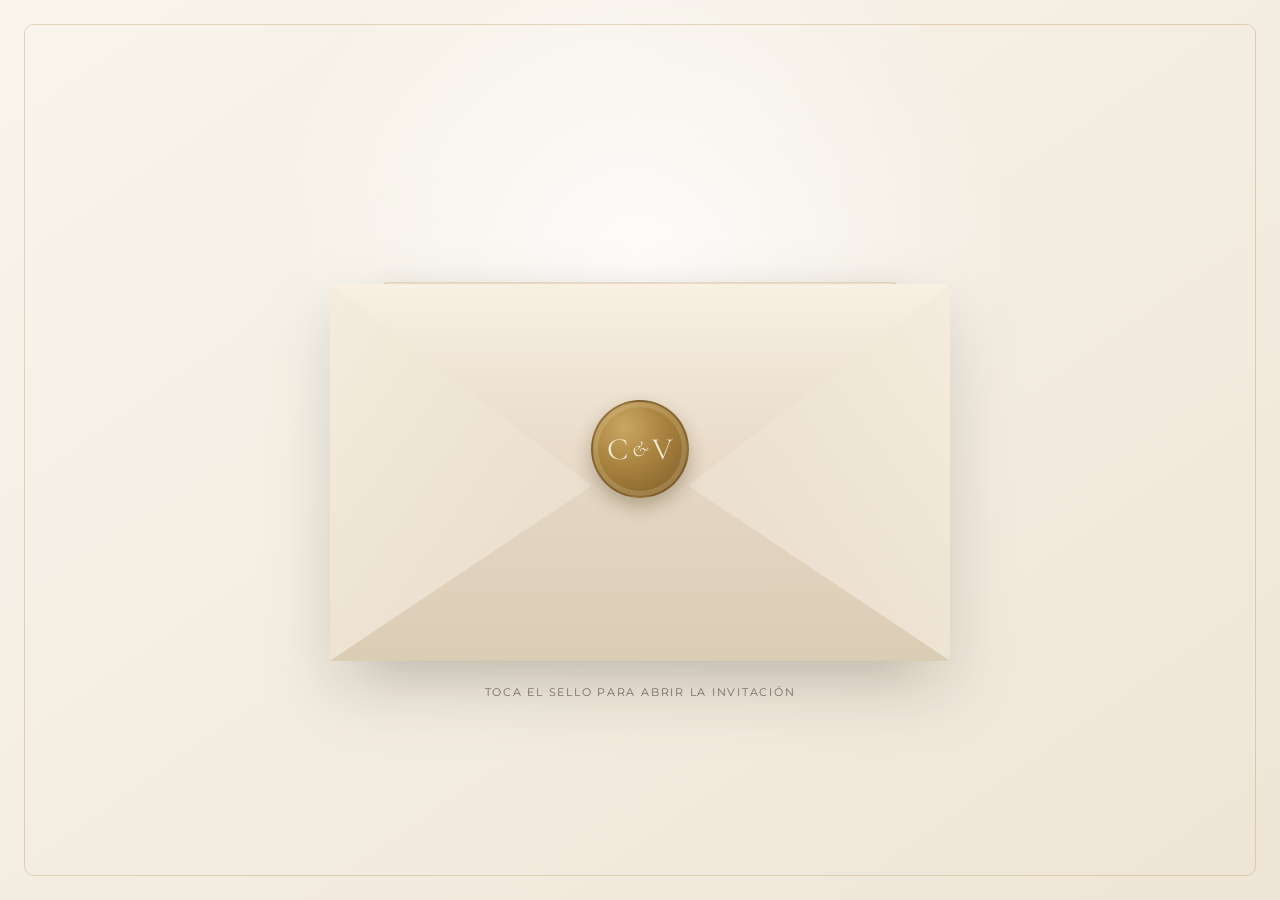
==== index.html @ 02bcce1c "actualizacion black weeding" ====
<!DOCTYPE html>
<html lang="es">
<head>
    <meta charset="UTF-8">
    <meta name="viewport" content="width=device-width, initial-scale=1.0">
    <title>César & Vianey</title>

    <link rel="preconnect" href="https://fonts.googleapis.com">
    <link rel="preconnect" href="https://fonts.gstatic.com" crossorigin>
    <link href="https://fonts.googleapis.com/css2?family=Cormorant+Garamond:wght@400;500;600;700&family=Montserrat:wght@300;400;500&display=swap" rel="stylesheet">

    <link rel="stylesheet" href="css/variables.css">
    <link rel="stylesheet" href="css/base.css">
    <link rel="stylesheet" href="css/portada.css">
    <link rel="stylesheet" href="css/sections.css">
    <link rel="stylesheet" href="css/responsive.css">

    <link rel="icon" type="image/svg+xml" href="assets/icons/favicon.svg">
</head>

<body>

<main class="welcome" id="welcome">
    <div class="envelope-scene">
        <div class="envelope" id="envelope">
            <div class="envelope-back"></div>

            <div class="invitation-card">
                <div class="card-monogram official-monogram">
                    <img src="assets/icons/monogram.svg" alt="Monograma César y Vianey">
                </div>

                <p class="small-title">Nuestra boda</p>

                <h1>
                    César
                    <span>&amp;</span>
                    Vianey
                </h1>

                <h2>26 · Septiembre · 2026</h2>
                <p class="venue-name">Casa San Ángel</p>
            </div>

            <div class="envelope-left"></div>
            <div class="envelope-right"></div>
            <div class="envelope-bottom"></div>
            <div class="envelope-flap"></div>

            <button id="openInvitation" class="wax-seal" type="button" aria-label="Abrir invitación">
                <span>C</span><i>&amp;</i><span>V</span>
            </button>
        </div>

        <p class="open-instruction">Toca el sello para abrir la invitación</p>
    </div>
</main>

<div id="content" class="hidden">

    <section class="invitation section-paper">
        <div class="section-inner">
            <p class="eyebrow">César &amp; Vianey</p>
            <h2>Bienvenidos</h2>
            <p>Con mucha alegría queremos compartir este día tan especial con ustedes.</p>
        </div>
    </section>

    <section class="story section-olive">
        <div class="section-inner narrow">
            <p class="eyebrow light">Nuestra historia</p>
            <h2>Dos caminos, una historia</h2>
            <p>
                Dos caminos que se encontraron, una historia que seguimos escribiendo
                y un día que queremos compartir con las personas que más queremos.
            </p>
        </div>
    </section>

    <div class="brand-divider" aria-hidden="true">
        <img src="assets/icons/botanical-divider.svg" alt="">
    </div>

    <section class="countdown section-paper">
        <div class="section-inner">
            <div class="section-icon">
                <img src="assets/icons/countdown.svg" alt="">
            </div>
            <p class="eyebrow">Faltan</p>
            <h2>Para nuestro gran día</h2>

            <div class="countdown-container">
                <div class="time-box"><span id="days">00</span><small>Días</small></div>
                <div class="time-box"><span id="hours">00</span><small>Horas</small></div>
                <div class="time-box"><span id="minutes">00</span><small>Minutos</small></div>
                <div class="time-box"><span id="seconds">00</span><small>Segundos</small></div>
            </div>
        </div>
    </section>

    <div class="brand-divider" aria-hidden="true">
        <img src="assets/icons/botanical-divider.svg" alt="">
    </div>

    <section class="gallery section-beige">
        <div class="section-inner wide">
            <div class="section-icon">
                <img src="assets/icons/gallery.svg" alt="">
            </div>
            <p class="eyebrow">Nuestros momentos</p>
            <h2>Una historia en imágenes</h2>

            <div class="photos">
               <img src="assets/images/foto1.jpg" class="photo" alt="César y Vianey">
<img src="assets/images/foto2.jpg" class="photo" alt="César y Vianey">
<img src="assets/images/foto3.jpg" class="photo" alt="César y Vianey">
            </div>
        </div>
    </section>

    <div class="brand-divider" aria-hidden="true">
        <img src="assets/icons/botanical-divider.svg" alt="">
    </div>

    <section class="event section-paper">
        <div class="section-inner wide">
            <div class="section-icon">
                <img src="assets/icons/ceremony.svg" alt="">
            </div>
            <p class="eyebrow">El evento</p>
            <h2>26 de septiembre de 2026</h2>

            <div class="timeline">
                <article class="event-item">
                    <h3>Ceremonia</h3>
                    <p>7:00 PM</p>
                </article>

                <article class="event-item">
                    <h3>Recepción</h3>
                    <p>8:00 PM</p>
                </article>

                <article class="event-item">
                    <h3>Cena</h3>
                    <p>9:00 PM</p>
                </article>
            </div>

            <div class="location">
                <div class="section-icon small">
                    <img src="assets/icons/location.svg" alt="">
                </div>
                <h3>Casa San Ángel</h3>
                <p>
                    Boulevard Federico Benítez López 12429<br>
                    Los Españoles<br>
                    Tijuana, B.C.
                </p>

                <a class="button-link"
                   href="https://www.google.com/maps/search/?api=1&query=Casa+San+Angel+Tijuana"
                   target="_blank"
                   rel="noopener">
                    Ver ubicación
                </a>
            </div>
        </div>
    </section>

    <div class="brand-divider" aria-hidden="true">
        <img src="assets/icons/botanical-divider.svg" alt="">
    </div>

    <section class="important-info section-olive">
        <div class="section-inner wide">
            <p class="eyebrow light">Información importante</p>
            <h2>Detalles de nuestra celebración</h2>

            <div class="important-grid">

                <article class="important-card">
                    <div class="line-icon">
    <img src="assets/icons/dresscode.svg" alt="Icono de vestimenta formal">
</div>
                    <h3>Dress Code</h3>
                    <strong>Gala Formal Black</strong>
                    <p>
                        Caballeros: traje formal negro.<br>
                        Damas: vestido de gala negro.
                    </p>
                </article>

                <article class="important-card">
                    <div class="line-icon">
    <img src="assets/icons/celebration.svg" alt="Icono de celebración">
</div>
                    <h3>Celebración</h3>
                    <strong>Evento exclusivo para adultos</strong>
                    <p>
                        Con mucho cariño, hemos decidido celebrar esta ocasión
                        en un ambiente exclusivo para adultos. Agradecemos de
                        corazón su comprensión.
                    </p>
                </article>

                <article class="important-card">
                    <div class="line-icon">
    <img src="assets/icons/gifts.svg" alt="Icono de lluvia de sobres">
</div>
                    <h3>Regalos</h3>
                    <strong>Lluvia de sobres</strong>
                    <p>
                        El mejor regalo será compartir este día con ustedes.
                        Si desean obsequiarnos algo más, agradeceremos con mucho
                        cariño su participación en nuestra lluvia de sobres.
                    </p>
                </article>

            </div>
        </div>
    </section>

    <div class="brand-divider" aria-hidden="true">
        <img src="assets/icons/botanical-divider.svg" alt="">
    </div>

    <section class="rsvp section-paper">
        <div class="section-inner narrow">
            <div class="section-icon">
                <img src="assets/icons/rsvp.svg" alt="">
            </div>
            <p class="eyebrow">Confirmación</p>
            <h2>¿Nos acompañas?</h2>
            <p>Nos encantaría contar con tu presencia en este día tan especial.</p>

            <div class="rsvp-box">
                <h3 id="guestName">Invitado especial</h3>
                <p id="guestPasses"></p>
                <p id="guestTable" class="hidden-table"></p>

                <div class="rsvp-buttons">
                    <button id="yesRSVP" type="button">Sí, confirmamos</button>
                    <button id="noRSVP" type="button" class="secondary">No podremos asistir</button>
                </div>

                <p id="rsvpMessage" class="rsvp-message"></p>
            </div>
        </div>
    </section>

    <footer class="wedding-footer section-beige">
        <div class="section-inner narrow">
            <img class="footer-monogram" src="assets/icons/monogram.svg" alt="César y Vianey">
            <p class="eyebrow">26 · Septiembre · 2026</p>
            <h2>Gracias por ser parte de nuestra historia</h2>
            <p>César &amp; Vianey</p>
        </div>
    </footer>

</div>

<audio id="music" loop>
    <source src="assets/music/wedding.mp3" type="audio/mpeg">
</audio>

<button id="musicButton" class="music-button" type="button" aria-label="Activar o silenciar música">♫</button>

<script src="data/invitados.js"></script>
<script src="js/main.js"></script>

</body>
</html>
---- css/variables.css ----
:root{
    --paper:#fbf8f1;
    --beige:#efe6d6;
    --olive:#6e7757;
    --olive-dark:#4e5742;
    --gold:#b89452;
    --text:#4a443d;
    --muted:#7c7368;
    --white:#ffffff;
    --line:rgba(184,148,82,.35);
    --shadow-soft:0 18px 45px rgba(74,68,61,.12);
    --font-title:'Cormorant Garamond',serif;
    --font-text:'Montserrat',sans-serif;
}
---- css/base.css ----
*{
    margin:0;
    padding:0;
    box-sizing:border-box;
}

html{
    scroll-behavior:smooth;
}

body{
    min-width:320px;
    overflow-x:hidden;
    color:var(--text);
    background:var(--paper);
    font-family:var(--font-text);
}

button,
a{
    font:inherit;
}

img{
    max-width:100%;
    display:block;
}

h1,h2,h3{
    font-family:var(--font-title);
    font-weight:500;
}

.hidden{
    display:none !important;
}

.show-content{
    animation:revealContent 1.1s ease both;
}

@keyframes revealContent{
    from{opacity:0;transform:translateY(24px)}
    to{opacity:1;transform:none}
}

.hide{
    animation:exitPage 1.15s ease forwards;
}

@keyframes exitPage{
    to{opacity:0;transform:scale(1.03)}
}
---- css/portada.css ----
.welcome{
    min-height:100svh;
    display:grid;
    place-items:center;
    position:relative;
    overflow:hidden;
    padding:32px 18px;
    background:
        radial-gradient(circle at 50% 30%,rgba(255,255,255,.85),transparent 42%),
        linear-gradient(145deg,#f9f5ed,#eee5d6);
}

.welcome::before{
    content:"";
    position:absolute;
    inset:24px;
    border:1px solid var(--line);
    border-radius:10px;
    pointer-events:none;
}

.envelope-scene{
    width:min(92vw,620px);
    position:relative;
    z-index:2;
    text-align:center;
}

.envelope{
    width:100%;
    aspect-ratio:1.35/1;
    position:relative;
    perspective:1400px;
    filter:drop-shadow(0 28px 32px rgba(68,59,46,.18));
}

.envelope-back{
    position:absolute;
    inset:18% 0 0;
    border:1px solid var(--line);
    border-radius:12px;
    background:linear-gradient(145deg,#faf5ec,#e8ddcb);
}

.invitation-card{
    position:absolute;
    z-index:2;
    top:2%;
    left:8%;
    width:84%;
    height:82%;
    padding:clamp(20px,4vw,38px);
    display:flex;
    flex-direction:column;
    align-items:center;
    justify-content:center;
    color:var(--olive-dark);
    border:1px solid rgba(184,148,82,.55);
    border-radius:7px;
    background:linear-gradient(rgba(255,253,248,.96),rgba(247,241,231,.98));
    box-shadow:0 12px 35px rgba(71,65,59,.13);
    transform:translateY(19%);
    transition:transform 1.5s cubic-bezier(.2,.72,.2,1);
}

.invitation-card::before{
    content:"";
    position:absolute;
    inset:12px;
    border:1px solid rgba(184,148,82,.28);
    border-radius:4px;
}

.card-monogram{
    display:flex;
    align-items:center;
    gap:13px;
    margin-bottom:15px;
    font-family:var(--font-title);
    font-size:clamp(23px,5vw,35px);
}

.card-monogram i{
    width:1px;
    height:42px;
    background:var(--gold);
}

.small-title{
    margin-bottom:10px;
    color:var(--gold);
    font-size:clamp(9px,2vw,12px);
    letter-spacing:.38em;
    text-transform:uppercase;
}

.invitation-card h1{
    display:flex;
    align-items:center;
    gap:clamp(10px,3vw,24px);
    color:var(--olive-dark);
    font-size:clamp(38px,9vw,73px);
    line-height:.95;
    letter-spacing:.03em;
}

.invitation-card h1 span{
    color:var(--gold);
    font-style:italic;
}

.invitation-card h2{
    margin-top:22px;
    color:var(--olive);
    font-size:clamp(15px,3.6vw,23px);
    letter-spacing:.1em;
}

.venue-name{
    margin-top:12px;
    color:var(--muted);
    font-size:clamp(10px,2.2vw,13px);
    letter-spacing:.22em;
    text-transform:uppercase;
}

.envelope-left,
.envelope-right,
.envelope-bottom{
    position:absolute;
    z-index:4;
    bottom:0;
    width:100%;
    height:82%;
    pointer-events:none;
}

.envelope-left{
    clip-path:polygon(0 0,52% 52%,0 100%);
    background:linear-gradient(125deg,#f5ecdd,#ddd0bb);
}

.envelope-right{
    clip-path:polygon(100% 0,48% 52%,100% 100%);
    background:linear-gradient(235deg,#f5ecdd,#ddd0bb);
}

.envelope-bottom{
    clip-path:polygon(0 100%,50% 45%,100% 100%);
    background:linear-gradient(180deg,#eee3d2,#dbccb5);
}

.envelope-flap{
    position:absolute;
    z-index:5;
    top:18%;
    left:0;
    width:100%;
    height:52%;
    clip-path:polygon(0 0,100% 0,50% 100%);
    background:linear-gradient(180deg,#f8f0e3,#e2d3be);
    transform-origin:top center;
    transition:transform 1.1s cubic-bezier(.2,.72,.2,1),z-index 0s linear .55s;
}

.wax-seal{
    position:absolute;
    z-index:7;
    top:54%;
    left:50%;
    width:clamp(76px,17vw,98px);
    height:clamp(76px,17vw,98px);
    margin:0;
    padding:0;
    display:flex;
    align-items:center;
    justify-content:center;
    gap:4px;
    transform:translate(-50%,-50%);
    border:2px solid rgba(112,83,39,.48);
    border-radius:50%;
    color:#f5ead5;
    background:radial-gradient(circle at 34% 27%,#c9a864,#a7813d 44%,#785929 100%);
    box-shadow:0 8px 18px rgba(73,52,23,.32),inset 0 0 0 5px rgba(255,239,196,.16);
    font-family:var(--font-title);
    font-size:clamp(22px,5vw,31px);
    cursor:pointer;
    animation:sealPulse 2.3s ease-in-out infinite;
}

.wax-seal i{
    font-size:.7em;
    font-style:italic;
}

.open-instruction{
    margin-top:24px;
    color:var(--muted);
    font-size:11px;
    letter-spacing:.16em;
    text-transform:uppercase;
}

.envelope.open .wax-seal{
    opacity:0;
    pointer-events:none;
    animation:none;
    transition:.45s ease;
    transform:translate(-50%,-50%) scale(.72);
}

.envelope.open .envelope-flap{
    z-index:1;
    transform:rotateX(180deg);
}

.envelope.open .invitation-card{
    z-index:6;
    animation:cardOut 2.2s cubic-bezier(.22,.61,.36,1) forwards;
}

@keyframes sealPulse{
    0%,100%{transform:translate(-50%,-50%) scale(1)}
    50%{transform:translate(-50%,-50%) scale(1.045)}
}

@keyframes cardOut{
    0%{transform:translateY(18%) scale(1)}
    55%{transform:translateY(-42%) scale(1)}
    75%{transform:translateY(-42%) scale(1)}
    100%{transform:translateY(-38%) scale(1.03)}
}
---- css/sections.css ----
.section-paper,
.section-beige,
.section-olive{
    padding:clamp(78px,10vw,130px) 24px;
}

.section-paper{background:var(--paper)}
.section-beige{background:var(--beige)}
.section-olive{background:var(--olive);color:var(--white)}

.section-inner{
    width:min(100%,900px);
    margin:auto;
    text-align:center;
}

.section-inner.wide{width:min(100%,1100px)}
.section-inner.narrow{width:min(100%,650px)}

.eyebrow{
    margin-bottom:12px;
    color:var(--gold);
    font-size:12px;
    letter-spacing:.32em;
    text-transform:uppercase;
}

.eyebrow.light{color:#e8d7b4}

section h2{
    margin-bottom:22px;
    color:var(--olive-dark);
    font-size:clamp(42px,7vw,72px);
    line-height:1;
}

.section-olive h2{color:var(--white)}

section p{
    line-height:1.9;
}

.story p,
.dresscode > .section-inner > p{
    max-width:650px;
    margin:auto;
}

.countdown-container{
    margin-top:48px;
    display:grid;
    grid-template-columns:repeat(4,minmax(110px,1fr));
    gap:18px;
}

.time-box{
    padding:28px 12px;
    border:1px solid var(--line);
    border-radius:999px;
    background:rgba(255,255,255,.52);
}

.time-box span{
    display:block;
    color:var(--olive-dark);
    font-family:var(--font-title);
    font-size:48px;
}

.time-box small{
    color:var(--gold);
    font-size:10px;
    letter-spacing:.18em;
    text-transform:uppercase;
}

.photos{
    margin-top:50px;
    display:grid;
    grid-template-columns:repeat(3,1fr);
    gap:24px;
}

.photo{
    width:100%;
    height:460px;
    object-fit:cover;
    border:9px solid rgba(255,253,248,.78);
    box-shadow:var(--shadow-soft);
    transition:.45s ease;
}

.photo:hover{
    transform:translateY(-6px) scale(1.01);
}

.timeline{
    margin:48px 0 62px;
    display:grid;
    grid-template-columns:repeat(3,1fr);
    gap:20px;
}

.event-item,
.dress-details div,
.rsvp-box{
    padding:32px;
    border:1px solid var(--line);
    background:rgba(255,255,255,.58);
    box-shadow:var(--shadow-soft);
}

.event-item h3,
.location h3,
.rsvp-box h3{
    color:var(--olive-dark);
    font-size:32px;
}

.event-item p{
    margin-top:8px;
    color:var(--gold);
    font-family:var(--font-title);
    font-size:28px;
}

.location{
    max-width:620px;
    margin:auto;
}

.button-link,
.rsvp-buttons button{
    display:inline-block;
    margin-top:28px;
    padding:15px 32px;
    border:1px solid var(--olive);
    border-radius:999px;
    color:var(--white);
    background:var(--olive);
    text-decoration:none;
    cursor:pointer;
    transition:.3s ease;
}

.button-link:hover,
.rsvp-buttons button:hover{
    transform:translateY(-2px);
    background:var(--olive-dark);
}

.dress-details{
    margin-top:44px;
    display:grid;
    grid-template-columns:repeat(2,1fr);
    gap:20px;
}

.dress-details div{
    color:var(--text);
}

.dress-details strong{
    display:block;
    color:var(--olive-dark);
    font-family:var(--font-title);
    font-size:28px;
}

.dress-details span{
    display:block;
    margin-top:7px;
}

.rsvp-box{
    margin-top:42px;
}

.rsvp-buttons{
    display:flex;
    justify-content:center;
    gap:14px;
    flex-wrap:wrap;
}

.rsvp-buttons .secondary{
    color:var(--olive-dark);
    background:transparent;
}

.rsvp-message{
    margin-top:22px;
    color:var(--olive-dark);
    font-weight:500;
}

.hidden-table{
    display:none;
    margin-top:15px;
    color:var(--gold);
    font-size:18px;
}

.music-button{
    position:fixed;
    right:22px;
    bottom:22px;
    z-index:1000;
    width:52px;
    height:52px;
    display:none;
    margin:0;
    padding:0;
    border:1px solid var(--gold);
    border-radius:50%;
    color:var(--white);
    background:var(--olive-dark);
    cursor:pointer;
}

/* ===========================
   INFORMACIÓN IMPORTANTE
=========================== */

.important-info h2{
    max-width:760px;
    margin-left:auto;
    margin-right:auto;
}

.important-grid{
    margin-top:50px;
    display:grid;
    grid-template-columns:repeat(3,minmax(0,1fr));
    gap:24px;
}

.important-card{
    min-height:360px;
    padding:36px 30px;
    display:flex;
    flex-direction:column;
    align-items:center;
    justify-content:flex-start;
    text-align:center;
    color:var(--text);
    background:rgba(255,255,255,.94);
    border:1px solid rgba(200,169,110,.34);
    box-shadow:var(--shadow-soft);
}

.line-icon{
    width:72px;
    height:72px;
    margin:0 auto 24px;
    display:flex;
    align-items:center;
    justify-content:center;
    border:none;
    border-radius:0;
    background:transparent;
}

.line-icon img{
    width:38px;
    height:38px;
    display:block;
    object-fit:contain;
}

.important-card h3{
    color:var(--olive-dark);
    font-size:32px;
    line-height:1.1;
}

.important-card strong{
    display:block;
    margin-top:8px;
    color:var(--gold);
    font-family:var(--font-title);
    font-size:23px;
    font-weight:600;
    line-height:1.25;
}

.important-card p{
    margin-top:18px;
    color:var(--text);
    font-size:14px;
    line-height:1.85;
}

@media (max-width:900px){
    .important-grid{
        grid-template-columns:1fr;
    }

    .important-card{
        min-height:auto;
    }
}


/* ===========================
   IDENTIDAD VISUAL OFICIAL
=========================== */

.official-monogram{
    width:88px;
    margin:0 auto 12px;
}

.official-monogram img{
    width:100%;
    height:116px;
    object-fit:contain;
}

.section-icon{
    width:58px;
    height:58px;
    margin:0 auto 18px;
    display:grid;
    place-items:center;
}

.section-icon img{
    width:40px;
    height:40px;
    object-fit:contain;
}

.section-icon.small{
    width:48px;
    height:48px;
    margin-bottom:12px;
}

.section-icon.small img{
    width:34px;
    height:34px;
}

.brand-divider{
    width:min(86%,520px);
    margin:0 auto;
    padding:34px 0;
    background:var(--paper);
}

.brand-divider img{
    width:100%;
    height:72px;
    object-fit:contain;
}

.section-beige + .brand-divider{
    background:var(--beige);
}

.section-olive + .brand-divider{
    background:var(--olive);
}

.wedding-footer{
    padding:90px 24px;
    text-align:center;
}

.footer-monogram{
    width:112px;
    height:150px;
    margin:0 auto 22px;
    object-fit:contain;
}

.wedding-footer h2{
    max-width:650px;
    margin-left:auto;
    margin-right:auto;
    font-size:clamp(36px,6vw,60px);
}

.wedding-footer p:last-child{
    margin-top:18px;
    color:var(--olive-dark);
    font-family:var(--font-title);
    font-size:28px;
}
---- css/responsive.css ----
@media (max-width:760px){
    .welcome{padding:22px 10px}
    .welcome::before{inset:12px}
    .envelope-scene{width:min(96vw,500px)}

    .invitation-card{
        left:6%;
        width:88%;
        padding:18px 16px;
    }

    .invitation-card h1{
        flex-direction:column;
        gap:0;
    }

    .invitation-card h1 span{
        line-height:.72;
    }

    .open-instruction{
        font-size:9px;
        letter-spacing:.1em;
    }

    .countdown-container{
        grid-template-columns:repeat(2,1fr);
    }

    .time-box{
        border-radius:20px;
    }

    .photos,
    .timeline,
    .dress-details{
        grid-template-columns:1fr;
    }

    .photo{
        height:420px;
    }

    .rsvp-buttons{
        flex-direction:column;
    }

    .rsvp-buttons button{
        width:100%;
    }
}


@media (max-width:900px){
    .important-grid{
        grid-template-columns:1fr;
    }

    .important-card{
        min-height:auto;
    }
}
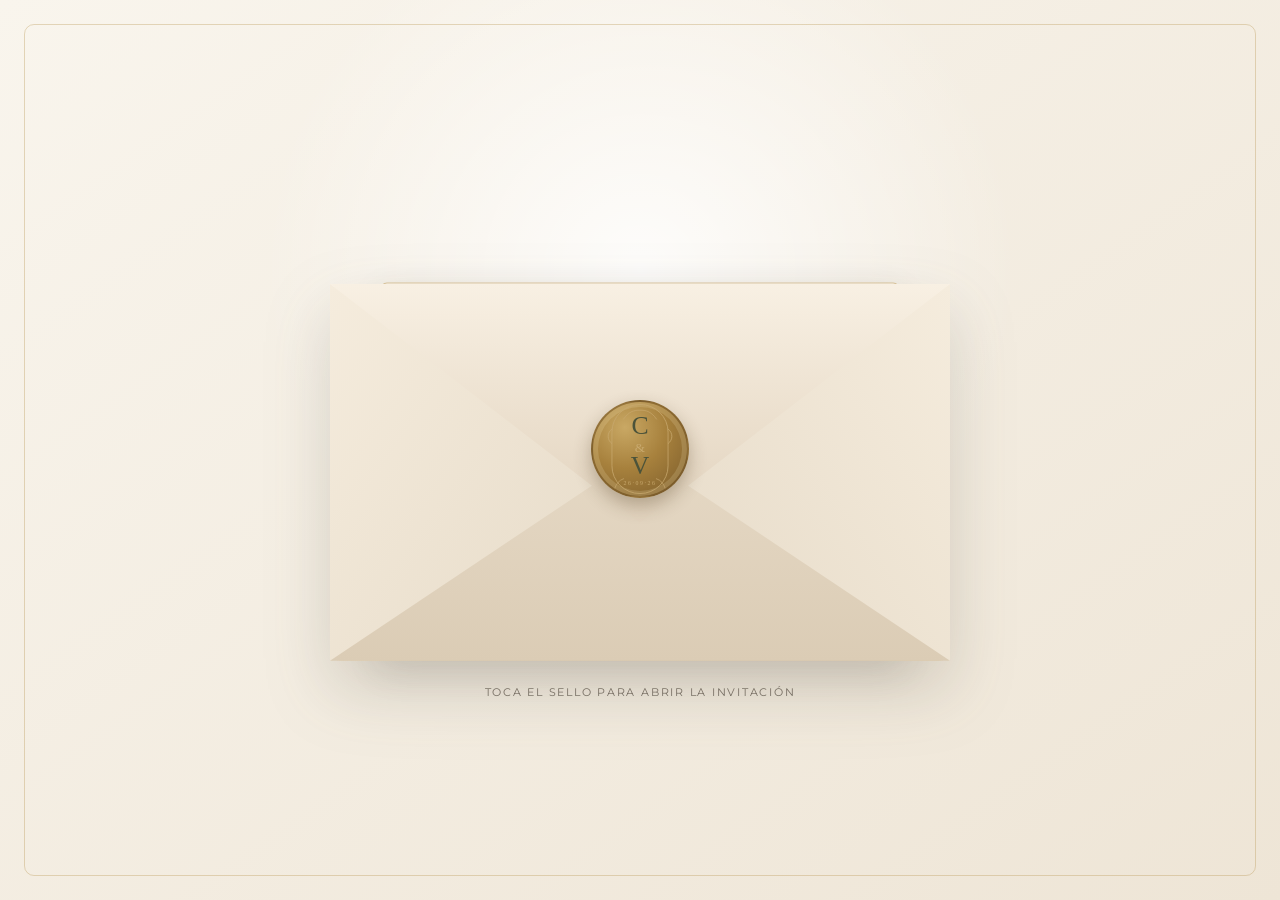
==== commit cbe41609: "Black wedding final cena" ====
--- a/index.html
+++ b/index.html
@@ -48,7 +48,7 @@
             <div class="envelope-flap"></div>
 
             <button id="openInvitation" class="wax-seal" type="button" aria-label="Abrir invitación">
-                <span>C</span><i>&amp;</i><span>V</span>
+                <img src="assets/icons/monogram.svg" alt="">
             </button>
         </div>
 
@@ -107,13 +107,79 @@
             <div class="section-icon">
                 <img src="assets/icons/gallery.svg" alt="">
             </div>
+
             <p class="eyebrow">Nuestros momentos</p>
-            <h2>Una historia en imágenes</h2>
-
-            <div class="photos">
-               <img src="assets/images/foto1.jpg" class="photo" alt="César y Vianey">
-<img src="assets/images/foto2.jpg" class="photo" alt="César y Vianey">
-<img src="assets/images/foto3.jpg" class="photo" alt="César y Vianey">
+            <h2>Nuestra historia en imágenes</h2>
+
+            <p class="gallery-intro">
+                Cada fotografía representa un instante que nos acercó a este día.
+                Gracias por acompañarnos a escribir el siguiente capítulo de nuestra historia.
+            </p>
+
+            <div class="editorial-gallery clean-gallery">
+                <figure class="gallery-item gallery-hero">
+                    <img
+                        src="assets/images/gallery/gallery-01.jpg"
+                        class="photo"
+                        alt="César y Vianey besándose bajo los arcos"
+                        loading="eager"
+                        fetchpriority="high"
+                    >
+                </figure>
+
+                <figure class="gallery-item">
+                    <img
+                        src="assets/images/gallery/gallery-02.jpg"
+                        class="photo"
+                        alt="César y Vianey en las escaleras"
+                        loading="lazy"
+                    >
+                </figure>
+
+                <figure class="gallery-item">
+                    <img
+                        src="assets/images/gallery/gallery-03.jpg"
+                        class="photo"
+                        alt="Retrato de César y Vianey bajo los arcos"
+                        loading="lazy"
+                    >
+                </figure>
+
+                <figure class="gallery-item">
+                    <img
+                        src="assets/images/gallery/gallery-04.jpg"
+                        class="photo"
+                        alt="César y Vianey en el balcón"
+                        loading="lazy"
+                    >
+                </figure>
+
+                <figure class="gallery-item">
+                    <img
+                        src="assets/images/gallery/gallery-05.jpg"
+                        class="photo"
+                        alt="Primer plano de César y Vianey"
+                        loading="lazy"
+                    >
+                </figure>
+
+                <figure class="gallery-item">
+                    <img
+                        src="assets/images/gallery/gallery-06.jpg"
+                        class="photo"
+                        alt="Detalle del anillo de compromiso"
+                        loading="lazy"
+                    >
+                </figure>
+
+                <figure class="gallery-item">
+                    <img
+                        src="assets/images/gallery/gallery-07.jpg"
+                        class="photo"
+                        alt="Detalle de las manos y el anillo"
+                        loading="lazy"
+                    >
+                </figure>
             </div>
         </div>
     </section>
@@ -130,21 +196,56 @@
             <p class="eyebrow">El evento</p>
             <h2>26 de septiembre de 2026</h2>
 
-            <div class="timeline">
-                <article class="event-item">
-                    <h3>Ceremonia</h3>
-                    <p>7:00 PM</p>
-                </article>
-
-                <article class="event-item">
-                    <h3>Recepción</h3>
-                    <p>8:00 PM</p>
-                </article>
-
-                <article class="event-item">
-                    <h3>Cena</h3>
-                    <p>9:00 PM</p>
-                </article>
+            <div class="premium-timeline">
+
+                <article class="timeline-step">
+                    <div class="timeline-marker">
+                        <img src="assets/icons/timeline-ceremony.svg" alt="">
+                    </div>
+
+                    <div class="timeline-content">
+                        <span class="timeline-time">7:00 PM</span>
+                        <h3>Ceremonia</h3>
+                        <p>El momento en que comenzará nuestra nueva historia.</p>
+                    </div>
+                </article>
+
+                <article class="timeline-step">
+                    <div class="timeline-marker">
+                        <img src="assets/icons/timeline-reception.svg" alt="">
+                    </div>
+
+                    <div class="timeline-content">
+                        <span class="timeline-time">8:00 PM</span>
+                        <h3>Recepción</h3>
+                        <p>Brindaremos juntos por el amor y por este día inolvidable.</p>
+                    </div>
+                </article>
+
+                <article class="timeline-step">
+                    <div class="timeline-marker">
+                        <img src="assets/icons/timeline-dinner.svg" alt="">
+                    </div>
+
+                    <div class="timeline-content">
+                        <span class="timeline-time">9:00 PM</span>
+                        <h3>Cena</h3>
+                        <p>Compartiremos la mesa y celebraremos con quienes más queremos.</p>
+                    </div>
+                </article>
+
+                <article class="timeline-step">
+                    <div class="timeline-marker">
+                        <img src="assets/icons/timeline-dance.svg" alt="">
+                    </div>
+
+                    <div class="timeline-content">
+                        <span class="timeline-time">10:30 PM</span>
+                        <h3>Baile</h3>
+                        <p>La pista se abre para celebrar juntos hasta el último momento.</p>
+                    </div>
+                </article>
+
             </div>
 
             <div class="location">
--- a/css/portada.css
+++ b/css/portada.css
@@ -230,3 +230,19 @@
     75%{transform:translateY(-42%) scale(1)}
     100%{transform:translateY(-38%) scale(1.03)}
 }
+.wax-seal img{
+    width:58px;
+    height:58px;
+    display:block;
+    object-fit:contain;
+    pointer-events:none;
+}
+.wax-seal{
+    overflow:hidden;
+}
+
+.wax-seal img{
+    width:74px;
+    height:74px;
+    transform:scale(1.35);
+}
--- a/css/sections.css
+++ b/css/sections.css
@@ -388,3 +388,474 @@
     font-family:var(--font-title);
     font-size:28px;
 }
+
+
+/* ===========================
+   ANIMACIONES AL HACER SCROLL
+=========================== */
+
+.reveal-item{
+    opacity:0;
+    transform:translateY(28px);
+    transition:
+        opacity .85s ease,
+        transform .85s cubic-bezier(.2,.7,.2,1);
+    transition-delay:var(--reveal-delay,0ms);
+}
+
+.reveal-item.is-visible{
+    opacity:1;
+    transform:translateY(0);
+}
+
+.photo.reveal-item{
+    transform:translateY(30px) scale(.985);
+}
+
+.photo.reveal-item.is-visible{
+    transform:translateY(0) scale(1);
+}
+
+/* ===========================
+   GALERÍA AMPLIABLE
+=========================== */
+
+.photo{
+    cursor:zoom-in;
+}
+
+.gallery-lightbox{
+    position:fixed;
+    inset:0;
+    z-index:3000;
+    display:flex;
+    align-items:center;
+    justify-content:center;
+    padding:24px;
+    visibility:hidden;
+    opacity:0;
+    background:rgba(31,38,25,.94);
+    backdrop-filter:blur(8px);
+    transition:opacity .3s ease,visibility .3s ease;
+}
+
+.gallery-lightbox.open{
+    visibility:visible;
+    opacity:1;
+}
+
+.gallery-lightbox img{
+    max-width:min(94vw,1050px);
+    max-height:88vh;
+    object-fit:contain;
+    border:8px solid rgba(255,253,248,.92);
+    box-shadow:0 24px 70px rgba(0,0,0,.45);
+    transform:scale(.96);
+    transition:transform .35s ease;
+}
+
+.gallery-lightbox.open img{
+    transform:scale(1);
+}
+
+.lightbox-close{
+    position:absolute;
+    top:18px;
+    right:20px;
+    width:48px;
+    height:48px;
+    margin:0;
+    padding:0;
+    display:grid;
+    place-items:center;
+    border:1px solid rgba(255,255,255,.65);
+    border-radius:50%;
+    color:#fff;
+    background:transparent;
+    font-size:28px;
+    line-height:1;
+    cursor:pointer;
+}
+
+.lightbox-close:hover{
+    color:var(--olive-dark);
+    background:var(--paper);
+}
+
+body.lightbox-open{
+    overflow:hidden;
+}
+
+@media (prefers-reduced-motion:reduce){
+    .reveal-item,
+    .photo.reveal-item,
+    .gallery-lightbox,
+    .gallery-lightbox img{
+        opacity:1;
+        transform:none;
+        transition:none;
+    }
+}
+
+
+
+/* ===========================
+   GALERÍA FINAL ORDENADA
+=========================== */
+
+.gallery-intro{
+    width:min(100%,720px);
+    margin:0 auto;
+    color:var(--muted);
+    font-size:15px;
+}
+
+.clean-gallery{
+    margin-top:58px;
+    display:grid;
+    grid-template-columns:repeat(2,minmax(0,1fr));
+    gap:28px;
+}
+
+.clean-gallery .gallery-item{
+    margin:0;
+    height:520px;
+    overflow:hidden;
+    background:rgba(255,253,248,.9);
+    border:9px solid rgba(255,253,248,.94);
+    box-shadow:0 20px 48px rgba(71,65,59,.14);
+    transition:transform .45s ease,box-shadow .45s ease;
+}
+
+.clean-gallery .gallery-item:hover{
+    transform:translateY(-5px);
+    box-shadow:0 28px 62px rgba(71,65,59,.2);
+}
+
+.clean-gallery .gallery-item .photo{
+    width:100%;
+    height:100%;
+    min-height:0;
+    display:block;
+    object-fit:cover;
+    border:0;
+    box-shadow:none;
+    transition:transform .6s cubic-bezier(.2,.7,.2,1);
+}
+
+.clean-gallery .gallery-item:hover .photo{
+    transform:scale(1.022);
+}
+
+.clean-gallery .gallery-hero{
+    grid-column:1/-1;
+    height:min(78vh,780px);
+    border:0;
+    box-shadow:none;
+    background:transparent;
+}
+
+.clean-gallery .gallery-hero .photo{
+    object-position:center;
+}
+
+@media (max-width:760px){
+    .clean-gallery{
+        grid-template-columns:1fr;
+        gap:22px;
+        margin-top:40px;
+    }
+
+    .clean-gallery .gallery-item,
+    .clean-gallery .gallery-hero{
+        grid-column:auto;
+        height:auto;
+        border-width:7px;
+    }
+
+    .clean-gallery .gallery-hero{
+        border:0;
+    }
+
+    .clean-gallery .gallery-item .photo{
+        width:100%;
+        height:auto;
+        object-fit:contain;
+    }
+}
+
+
+/* Lightbox editorial */
+
+.gallery-lightbox{
+    padding:22px 78px;
+}
+
+.gallery-lightbox img{
+    max-width:min(90vw,1180px);
+    max-height:84vh;
+}
+
+.lightbox-nav{
+    position:absolute;
+    top:50%;
+    width:54px;
+    height:54px;
+    margin:0;
+    padding:0;
+    display:grid;
+    place-items:center;
+    transform:translateY(-50%);
+    border:1px solid rgba(255,255,255,.6);
+    border-radius:50%;
+    color:#fff;
+    background:rgba(30,34,24,.38);
+    font-family:var(--font-title);
+    font-size:37px;
+    line-height:1;
+    cursor:pointer;
+    transition:.25s ease;
+}
+
+.lightbox-nav:hover{
+    color:var(--olive-dark);
+    background:var(--paper);
+}
+
+.lightbox-prev{left:20px}
+.lightbox-next{right:20px}
+
+.lightbox-counter{
+    position:absolute;
+    left:50%;
+    bottom:18px;
+    transform:translateX(-50%);
+    color:#fff;
+    font-size:12px;
+    letter-spacing:.18em;
+    text-transform:uppercase;
+}
+
+@media (max-width:760px){
+    .editorial-gallery{
+        display:block;
+        margin-top:38px;
+    }
+
+    .gallery-item,
+    .gallery-hero,
+    .gallery-tall,
+    .gallery-standard,
+    .gallery-wide,
+    .gallery-close,
+    .gallery-detail,
+    .gallery-finale{
+        width:100%;
+        height:auto;
+        margin-bottom:22px;
+        border-width:7px;
+    }
+
+    .gallery-item .photo{
+        width:100%;
+        height:auto;
+        aspect-ratio:auto;
+        object-fit:contain;
+    }
+
+    .gallery-lightbox{
+        padding:72px 12px 64px;
+    }
+
+    .gallery-lightbox img{
+        max-width:94vw;
+        max-height:76vh;
+        border-width:5px;
+    }
+
+    .lightbox-nav{
+        top:auto;
+        bottom:10px;
+        width:44px;
+        height:44px;
+        transform:none;
+        font-size:30px;
+    }
+
+    .lightbox-prev{left:22px}
+    .lightbox-next{right:22px}
+
+    .lightbox-counter{
+        bottom:22px;
+    }
+}
+
+
+/* ===========================
+   TIMELINE PREMIUM
+=========================== */
+
+.premium-timeline{
+    width:min(100%,820px);
+    margin:58px auto 72px;
+    position:relative;
+}
+
+.premium-timeline::before{
+    content:"";
+    position:absolute;
+    top:0;
+    bottom:0;
+    left:50%;
+    width:1px;
+    transform:translateX(-50%);
+    background:linear-gradient(
+        to bottom,
+        transparent,
+        var(--gold) 10%,
+        var(--gold) 90%,
+        transparent
+    );
+}
+
+.timeline-step{
+    width:50%;
+    min-height:190px;
+    padding:18px 64px 34px;
+    position:relative;
+    display:flex;
+    align-items:center;
+}
+
+.timeline-step:nth-child(odd){
+    margin-right:auto;
+    justify-content:flex-end;
+    text-align:right;
+}
+
+.timeline-step:nth-child(even){
+    margin-left:auto;
+    justify-content:flex-start;
+    text-align:left;
+}
+
+.timeline-marker{
+    position:absolute;
+    top:50%;
+    width:68px;
+    height:68px;
+    z-index:2;
+    display:grid;
+    place-items:center;
+    transform:translateY(-50%);
+    border:1px solid rgba(200,169,110,.65);
+    border-radius:50%;
+    background:var(--paper);
+    box-shadow:0 10px 26px rgba(71,65,59,.11);
+}
+
+.timeline-step:nth-child(odd) .timeline-marker{
+    right:-34px;
+}
+
+.timeline-step:nth-child(even) .timeline-marker{
+    left:-34px;
+}
+
+.timeline-marker img{
+    width:38px;
+    height:38px;
+    object-fit:contain;
+}
+
+.timeline-content{
+    width:100%;
+    padding:30px 28px;
+    border-top:1px solid var(--gold);
+    background:rgba(255,255,255,.42);
+}
+
+.timeline-time{
+    display:block;
+    margin-bottom:4px;
+    color:var(--gold);
+    font-family:var(--font-title);
+    font-size:24px;
+    letter-spacing:.08em;
+}
+
+.timeline-content h3{
+    color:var(--olive-dark);
+    font-size:36px;
+    line-height:1.05;
+}
+
+.timeline-content p{
+    margin-top:10px;
+    color:var(--muted);
+    font-size:14px;
+    line-height:1.75;
+}
+
+@media (max-width:760px){
+    .premium-timeline{
+        width:min(100%,540px);
+        margin-top:46px;
+        padding-left:60px;
+    }
+
+    .premium-timeline::before{
+        left:27px;
+        transform:none;
+    }
+
+    .timeline-step,
+    .timeline-step:nth-child(odd),
+    .timeline-step:nth-child(even){
+        width:100%;
+        min-height:0;
+        margin:0 0 28px;
+        padding:0;
+        justify-content:flex-start;
+        text-align:left;
+    }
+
+    .timeline-step:nth-child(odd) .timeline-marker,
+    .timeline-step:nth-child(even) .timeline-marker{
+        top:28px;
+        left:-60px;
+        right:auto;
+        width:56px;
+        height:56px;
+        transform:none;
+    }
+
+    .timeline-marker img{
+        width:31px;
+        height:31px;
+    }
+
+    .timeline-content{
+        padding:24px 22px;
+    }
+
+    .timeline-content h3{
+        font-size:32px;
+    }
+}
+
+
+/* Monograma oficial dentro del sello de cera */
+
+.wax-seal{
+    overflow:hidden;
+}
+
+.wax-seal img{
+    width:74px;
+    height:74px;
+    display:block;
+    object-fit:contain;
+    pointer-events:none;
+    transform:scale(1.35);
+}
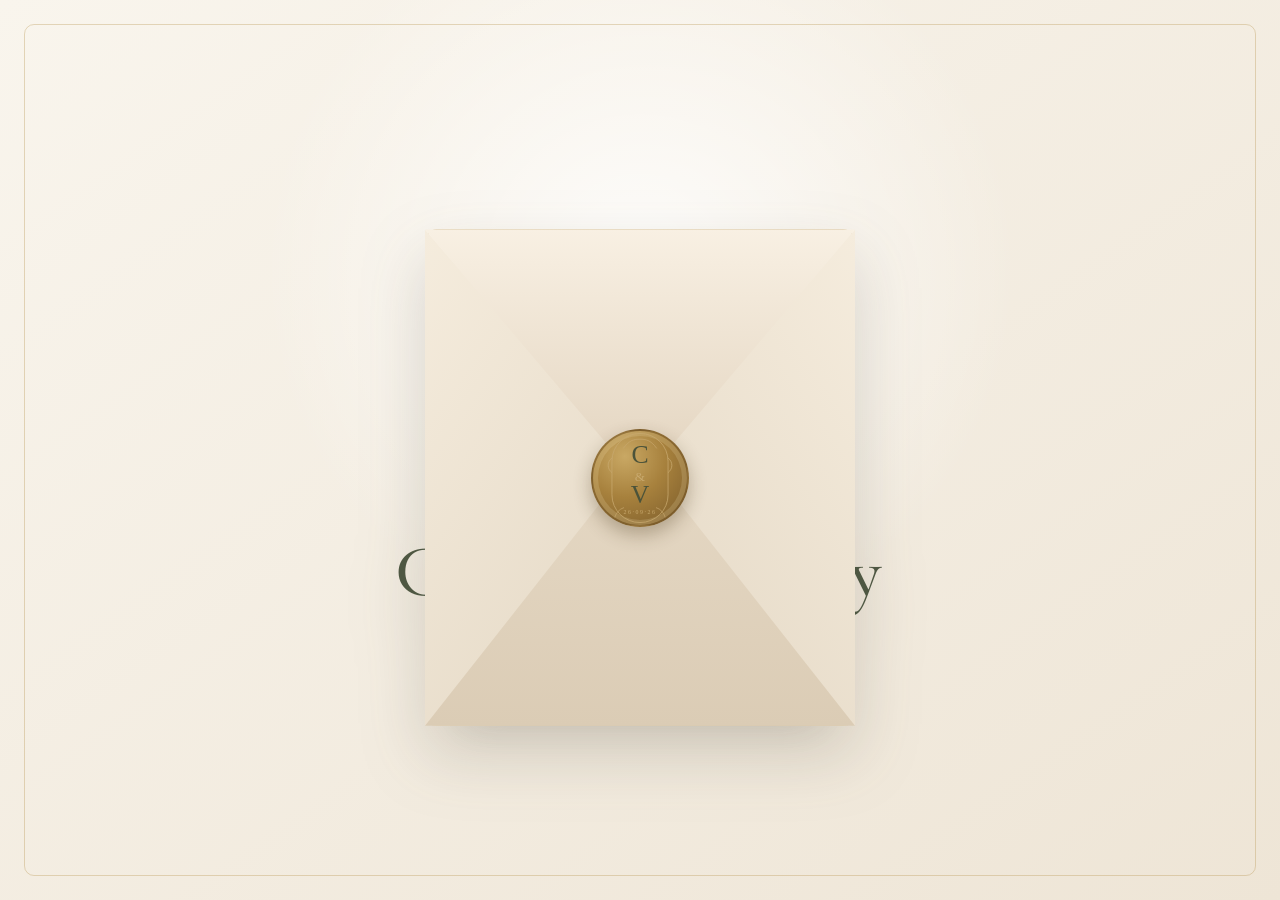
==== commit b910ab40: "ahora si invitacion final" ====
--- a/index.html
+++ b/index.html
@@ -13,6 +13,7 @@
     <link rel="stylesheet" href="css/base.css">
     <link rel="stylesheet" href="css/portada.css">
     <link rel="stylesheet" href="css/sections.css">
+    <link rel="stylesheet" href="css/welcome-photo.css">
     <link rel="stylesheet" href="css/responsive.css">
 
     <link rel="icon" type="image/svg+xml" href="assets/icons/favicon.svg">
@@ -38,8 +39,7 @@
                     Vianey
                 </h1>
 
-                <h2>26 · Septiembre · 2026</h2>
-                <p class="venue-name">Casa San Ángel</p>
+                           
             </div>
 
             <div class="envelope-left"></div>
@@ -52,19 +52,92 @@
             </button>
         </div>
 
-        <p class="open-instruction">Toca el sello para abrir la invitación</p>
+        
     </div>
 </main>
 
 <div id="content" class="hidden">
 
-    <section class="invitation section-paper">
-        <div class="section-inner">
-            <p class="eyebrow">César &amp; Vianey</p>
-            <h2>Bienvenidos</h2>
-            <p>Con mucha alegría queremos compartir este día tan especial con ustedes.</p>
-        </div>
-    </section>
+    <section class="invitation welcome-photo-section section-paper">
+        <div class="section-inner welcome-photo-inner">
+            <div class="welcome-ornament" aria-hidden="true">
+                <span></span>
+                <span class="welcome-leaf">❧</span>
+                <span></span>
+            </div>
+
+            <h2 class="welcome-heading">Bienvenidos</h2>
+            <p class="welcome-subtitle">A nuestra boda</p>
+
+            <figure class="welcome-photo-frame">
+                <img
+                    src="assets/images/welcome-photo.webp"
+                    alt="César y Vianey bajo un arco"
+                    loading="eager"
+                    fetchpriority="high"
+                >
+            </figure>
+
+            <div class="welcome-couple">
+                <p class="welcome-name">César</p>
+                <div class="welcome-and" aria-label="y">
+                    <span></span><em>y</em><span></span>
+                </div>
+                <p class="welcome-name">Vianey</p>
+            </div>
+
+            <p class="welcome-date">26 <span>·</span> 09 <span>·</span> 2026</p>
+            <p class="welcome-venue">Casa San Ángel</p>
+
+            <div class="welcome-heart" aria-hidden="true"><span></span>♡<span></span></div>
+            
+        </div>
+    </section>
+
+    <section class="family-blessing section-paper">
+        <div class="section-inner narrow ceremonial-card">
+            <p class="eyebrow">Con amor y gratitud</p>
+            <h2>Con la bendición de nuestras madres</h2>
+            <div class="ceremonial-divider" aria-hidden="true">❧</div>
+            <div class="family-names">
+                <p>María Guadalupe Silva Macías</p>
+                <span>&amp;</span>
+                <p>María de la Luz Guzmán Villanueva</p>
+            </div>
+        </div>
+    </section>
+
+    <div class="brand-divider" aria-hidden="true">
+        <img src="assets/icons/botanical-divider.svg" alt="">
+    </div>
+
+    <section class="wedding-party section-beige">
+        <div class="section-inner wide">
+            <p class="eyebrow">Cortejo</p>
+            <h2>Nuestros acompañantes</h2>
+            <div class="party-grid">
+                <article class="party-group">
+                    <h3>Damas de honor</h3>
+                    <p>Mary Betancourt</p>
+                    <p>Nancy Colmenero</p>
+                    <p>Ivette Silva</p>
+                    <p>Ana E. Hernández</p>
+                </article>
+                <div class="party-separator" aria-hidden="true">❧</div>
+                <article class="party-group">
+                    <h3>Caballeros de honor</h3>
+                    <p>Marcos Colesio</p>
+                    <p>Luis M. Colesio</p>
+                    <p>Edgar D. Colesio</p>
+                    <p>Salvador Álvarez</p>
+                </article>
+            </div>
+        </div>
+    </section>
+
+    <div class="brand-divider" aria-hidden="true">
+        <img src="assets/icons/botanical-divider.svg" alt="">
+    </div>
 
     <section class="story section-olive">
         <div class="section-inner narrow">
@@ -110,76 +183,20 @@
 
             <p class="eyebrow">Nuestros momentos</p>
             <h2>Nuestra historia en imágenes</h2>
-
-            <p class="gallery-intro">
-                Cada fotografía representa un instante que nos acercó a este día.
-                Gracias por acompañarnos a escribir el siguiente capítulo de nuestra historia.
-            </p>
-
-            <div class="editorial-gallery clean-gallery">
-                <figure class="gallery-item gallery-hero">
-                    <img
-                        src="assets/images/gallery/gallery-01.jpg"
-                        class="photo"
-                        alt="César y Vianey besándose bajo los arcos"
-                        loading="eager"
-                        fetchpriority="high"
-                    >
-                </figure>
-
-                <figure class="gallery-item">
-                    <img
-                        src="assets/images/gallery/gallery-02.jpg"
-                        class="photo"
-                        alt="César y Vianey en las escaleras"
-                        loading="lazy"
-                    >
-                </figure>
-
-                <figure class="gallery-item">
-                    <img
-                        src="assets/images/gallery/gallery-03.jpg"
-                        class="photo"
-                        alt="Retrato de César y Vianey bajo los arcos"
-                        loading="lazy"
-                    >
-                </figure>
-
-                <figure class="gallery-item">
-                    <img
-                        src="assets/images/gallery/gallery-04.jpg"
-                        class="photo"
-                        alt="César y Vianey en el balcón"
-                        loading="lazy"
-                    >
-                </figure>
-
-                <figure class="gallery-item">
-                    <img
-                        src="assets/images/gallery/gallery-05.jpg"
-                        class="photo"
-                        alt="Primer plano de César y Vianey"
-                        loading="lazy"
-                    >
-                </figure>
-
-                <figure class="gallery-item">
-                    <img
-                        src="assets/images/gallery/gallery-06.jpg"
-                        class="photo"
-                        alt="Detalle del anillo de compromiso"
-                        loading="lazy"
-                    >
-                </figure>
-
-                <figure class="gallery-item">
-                    <img
-                        src="assets/images/gallery/gallery-07.jpg"
-                        class="photo"
-                        alt="Detalle de las manos y el anillo"
-                        loading="lazy"
-                    >
-                </figure>
+            <p class="gallery-intro">Cada fotografía guarda un instante que nos acercó a este día.</p>
+            <div class="welcome-heart" aria-hidden="true"><span></span>♡<span></span></div>
+
+            <div class="editorial-gallery masonry-gallery">
+                <figure class="gallery-item"><img src="assets/images/gallery/gallery-01.jpg" class="photo" alt="César y Vianey bajo los arcos" loading="eager" fetchpriority="high"></figure>
+                <figure class="gallery-item"><img src="assets/images/gallery/gallery-04.jpg" class="photo" alt="César y Vianey en el balcón" loading="lazy"></figure>
+                <figure class="gallery-item"><img src="assets/images/gallery/gallery-02.jpg" class="photo" alt="César y Vianey en las escaleras" loading="lazy"></figure>
+                <figure class="gallery-item"><img src="assets/images/gallery/gallery-06.jpg" class="photo" alt="Detalle romántico de César y Vianey" loading="lazy"></figure>
+                <figure class="gallery-item"><img src="assets/images/gallery/gallery-03.jpg" class="photo" alt="Retrato de César y Vianey" loading="lazy"></figure>
+                <figure class="gallery-item"><img src="assets/images/gallery/gallery-08.jpg" class="photo" alt="Momento de la sesión de César y Vianey" loading="lazy"></figure>
+                <figure class="gallery-item"><img src="assets/images/gallery/gallery-05.jpg" class="photo" alt="Primer plano de César y Vianey" loading="lazy"></figure>
+                <figure class="gallery-item"><img src="assets/images/gallery/gallery-09.jpg" class="photo" alt="César y Vianey compartiendo un momento" loading="lazy"></figure>
+                <figure class="gallery-item"><img src="assets/images/gallery/gallery-07.jpg" class="photo" alt="Detalle de las manos y el anillo" loading="lazy"></figure>
+                <figure class="gallery-item"><img src="assets/images/gallery/gallery-10.jpg" class="photo" alt="Cierre de la sesión de César y Vianey" loading="lazy"></figure>
             </div>
         </div>
     </section>
@@ -248,23 +265,32 @@
 
             </div>
 
-            <div class="location">
-                <div class="section-icon small">
+            <div class="location premium-location">
+
+                <div class="location-icon">
                     <img src="assets/icons/location.svg" alt="">
                 </div>
+
+                <p class="eyebrow">Ubicación</p>
                 <h3>Casa San Ángel</h3>
-                <p>
+
+                <p class="location-address">
                     Boulevard Federico Benítez López 12429<br>
-                    Los Españoles<br>
-                    Tijuana, B.C.
+                    Fraccionamiento Los Españoles<br>
+                    22104, Tijuana, B.C.
                 </p>
 
-                <a class="button-link"
-                   href="https://www.google.com/maps/search/?api=1&query=Casa+San+Angel+Tijuana"
-                   target="_blank"
-                   rel="noopener">
-                    Ver ubicación
-                </a>
+                <div class="location-actions">
+                    <a
+                        class="button-link"
+                        href="https://www.google.com/maps/search/?api=1&query=Casa+San+Angel+Boulevard+Federico+Benitez+Lopez+12429+Tijuana"
+                        target="_blank"
+                        rel="noopener"
+                    >
+                        Abrir en Google Maps
+                    </a>
+                </div>
+
             </div>
         </div>
     </section>
@@ -350,12 +376,50 @@
         </div>
     </section>
 
+    <div class="brand-divider" aria-hidden="true">
+        <img src="assets/icons/botanical-divider.svg" alt="">
+    </div>
+
+    <section class="share-memories section-olive">
+        <div class="section-inner narrow">
+            <p class="eyebrow light">Comparte este día</p>
+            <h2>Captura cada momento</h2>
+            <p>Ayúdanos a conservar los recuerdos de nuestra boda compartiendo tus fotografías y videos.</p>
+
+            <div class="hashtag-card">
+                <small>Nuestro hashtag oficial</small>
+                <strong id="weddingHashtag">#BodaCesarVianey2026</strong>
+                <button id="copyHashtag" class="memory-button secondary-light" type="button">Copiar hashtag</button>
+                <span id="copyHashtagMessage" class="copy-message" aria-live="polite"></span>
+            </div>
+
+            <a id="uploadPhotosButton" class="memory-button upload-disabled" href="#" aria-disabled="true">
+                Subir fotos · Próximamente
+            </a>
+            <p class="upload-note">El botón quedará activo en cuanto conectemos el servicio de fotografías.</p>
+        </div>
+    </section>
+
     <footer class="wedding-footer section-beige">
         <div class="section-inner narrow">
-            <img class="footer-monogram" src="assets/icons/monogram.svg" alt="César y Vianey">
+
+            <img
+                class="footer-monogram"
+                src="assets/icons/monogram.svg"
+                alt="Monograma César y Vianey"
+            >
+
             <p class="eyebrow">26 · Septiembre · 2026</p>
-            <h2>Gracias por ser parte de nuestra historia</h2>
-            <p>César &amp; Vianey</p>
+
+            <h2>Gracias por acompañarnos</h2>
+
+            <p class="footer-message">
+                Lo mejor de nuestra historia apenas comienza y nos llena de alegría
+                compartir este momento con ustedes.
+            </p>
+
+            <p class="footer-names">César &amp; Vianey</p>
+
         </div>
     </footer>
 
@@ -369,6 +433,8 @@
 
 <script src="data/invitados.js"></script>
 <script src="js/main.js"></script>
+<script src="js/laurel-splash.js"></script>
+<script src="js/final-medallion.js"></script>
 
 </body>
 </html>
--- a/css/portada.css
+++ b/css/portada.css
@@ -20,7 +20,7 @@
 }
 
 .envelope-scene{
-    width:min(92vw,620px);
+    width:min(72vw,430px);
     position:relative;
     z-index:2;
     text-align:center;
@@ -28,7 +28,7 @@
 
 .envelope{
     width:100%;
-    aspect-ratio:1.35/1;
+    aspect-ratio:.78/1;
     position:relative;
     perspective:1400px;
     filter:drop-shadow(0 28px 32px rgba(68,59,46,.18));
@@ -36,7 +36,7 @@
 
 .envelope-back{
     position:absolute;
-    inset:18% 0 0;
+    inset:10% 0 0;
     border:1px solid var(--line);
     border-radius:12px;
     background:linear-gradient(145deg,#faf5ec,#e8ddcb);
@@ -45,10 +45,10 @@
 .invitation-card{
     position:absolute;
     z-index:2;
-    top:2%;
-    left:8%;
-    width:84%;
-    height:82%;
+    top:10%;
+    left:10%;
+    width:80%;
+    height:78%;
     padding:clamp(20px,4vw,38px);
     display:flex;
     flex-direction:column;
@@ -59,7 +59,7 @@
     border-radius:7px;
     background:linear-gradient(rgba(255,253,248,.96),rgba(247,241,231,.98));
     box-shadow:0 12px 35px rgba(71,65,59,.13);
-    transform:translateY(19%);
+    transform:translateX(0) translateY(12%);
     transition:transform 1.5s cubic-bezier(.2,.72,.2,1);
 }
 
@@ -131,7 +131,7 @@
     z-index:4;
     bottom:0;
     width:100%;
-    height:82%;
+    height:90%;
     pointer-events:none;
 }
 
@@ -153,10 +153,10 @@
 .envelope-flap{
     position:absolute;
     z-index:5;
-    top:18%;
+    top:10%;
     left:0;
     width:100%;
-    height:52%;
+    height:46%;
     clip-path:polygon(0 0,100% 0,50% 100%);
     background:linear-gradient(180deg,#f8f0e3,#e2d3be);
     transform-origin:top center;
@@ -166,7 +166,7 @@
 .wax-seal{
     position:absolute;
     z-index:7;
-    top:54%;
+    top:55%;
     left:50%;
     width:clamp(76px,17vw,98px);
     height:clamp(76px,17vw,98px);
@@ -225,10 +225,10 @@
 }
 
 @keyframes cardOut{
-    0%{transform:translateY(18%) scale(1)}
-    55%{transform:translateY(-42%) scale(1)}
-    75%{transform:translateY(-42%) scale(1)}
-    100%{transform:translateY(-38%) scale(1.03)}
+    0%{transform:translateX(0) translateY(12%) scale(1);opacity:1}
+    32%{transform:translateX(0) translateY(12%) scale(1);opacity:1}
+    72%{transform:translateX(0) translateY(-46%) scale(1);opacity:1}
+    100%{transform:translateX(0) translateY(-41%) scale(1.02);opacity:1}
 }
 .wax-seal img{
     width:58px;
--- a/css/sections.css
+++ b/css/sections.css
@@ -859,3 +859,666 @@
     pointer-events:none;
     transform:scale(1.35);
 }
+
+
+/* ===========================
+   UBICACIÓN PREMIUM
+=========================== */
+
+.premium-location{
+    width:min(100%,700px);
+    margin:0 auto;
+    padding:48px 38px;
+    position:relative;
+    text-align:center;
+    border:1px solid rgba(200,169,110,.38);
+    background:
+        linear-gradient(
+            rgba(255,253,248,.92),
+            rgba(247,244,236,.96)
+        );
+    box-shadow:0 22px 55px rgba(71,65,59,.12);
+}
+
+.premium-location::before{
+    content:"";
+    position:absolute;
+    inset:12px;
+    border:1px solid rgba(200,169,110,.2);
+    pointer-events:none;
+}
+
+.location-icon{
+    width:64px;
+    height:64px;
+    margin:0 auto 14px;
+    display:grid;
+    place-items:center;
+}
+
+.location-icon img{
+    width:42px;
+    height:42px;
+    object-fit:contain;
+}
+
+.premium-location h3{
+    color:var(--olive-dark);
+    font-size:clamp(38px,6vw,54px);
+    line-height:1;
+}
+
+.location-address{
+    margin-top:20px;
+    color:var(--muted);
+    font-size:15px;
+    line-height:1.9;
+}
+
+.location-actions{
+    margin-top:8px;
+}
+
+.premium-location .button-link{
+    position:relative;
+    z-index:2;
+    min-width:240px;
+}
+
+/* ===========================
+   CIERRE FINAL
+=========================== */
+
+.wedding-footer{
+    padding:110px 24px 120px;
+    position:relative;
+    overflow:hidden;
+}
+
+.wedding-footer::before{
+    content:"";
+    position:absolute;
+    width:420px;
+    height:420px;
+    top:50%;
+    left:50%;
+    transform:translate(-50%,-50%);
+    border:1px solid rgba(200,169,110,.12);
+    border-radius:50%;
+    pointer-events:none;
+}
+
+.footer-monogram{
+    width:126px;
+    height:168px;
+    margin:0 auto 24px;
+    position:relative;
+    z-index:1;
+    object-fit:contain;
+}
+
+.wedding-footer h2{
+    max-width:700px;
+    margin-left:auto;
+    margin-right:auto;
+}
+
+.footer-message{
+    width:min(100%,620px);
+    margin:26px auto 0;
+    color:var(--muted);
+    font-size:16px;
+    line-height:1.95;
+}
+
+.footer-names{
+    margin-top:28px;
+    color:var(--olive-dark);
+    font-family:var(--font-title);
+    font-size:34px;
+}
+
+@media (max-width:760px){
+    .premium-location{
+        padding:40px 22px;
+    }
+
+    .premium-location .button-link{
+        width:100%;
+        min-width:0;
+    }
+
+    .wedding-footer{
+        padding:90px 22px 100px;
+    }
+
+    .footer-monogram{
+        width:108px;
+        height:146px;
+    }
+}
+
+
+/* ===========================
+   SPLASH DE HOJAS DE LAUREL
+=========================== */
+
+.laurel-splash{
+    position:fixed;
+    inset:0;
+    z-index:9998;
+    overflow:hidden;
+    pointer-events:none;
+}
+
+.laurel-leaf{
+    --leaf-x:50vw;
+    --leaf-y:50vh;
+    --leaf-size:13px;
+    --leaf-rotate:0deg;
+    --leaf-drift:0px;
+    --leaf-fall:55vh;
+    --leaf-duration:2.8s;
+    --leaf-delay:0s;
+
+    position:absolute;
+    left:var(--leaf-x);
+    top:var(--leaf-y);
+    width:var(--leaf-size);
+    height:calc(var(--leaf-size) * 2.15);
+    opacity:0;
+    border-radius:85% 12% 85% 12%;
+    background:var(--olive);
+    box-shadow:inset 0 0 0 1px rgba(255,255,255,.12);
+    transform-origin:50% 100%;
+    animation:laurelBurst var(--leaf-duration) cubic-bezier(.19,.72,.25,1)
+        var(--leaf-delay) forwards;
+}
+
+.laurel-leaf.is-gold{
+    background:var(--gold);
+}
+
+.laurel-leaf.is-light{
+    background:#8f956f;
+}
+
+.laurel-leaf::after{
+    content:"";
+    position:absolute;
+    left:50%;
+    top:12%;
+    bottom:10%;
+    width:1px;
+    background:rgba(255,255,255,.28);
+    transform:rotate(-25deg);
+    transform-origin:center;
+}
+
+@keyframes laurelBurst{
+    0%{
+        opacity:0;
+        transform:
+            translate(-50%,-50%)
+            rotate(var(--leaf-rotate))
+            scale(.35);
+    }
+
+    12%{
+        opacity:.95;
+    }
+
+    48%{
+        opacity:.9;
+        transform:
+            translate(
+                calc(-50% + (var(--leaf-drift) * .45)),
+                calc(-50% - 16vh)
+            )
+            rotate(calc(var(--leaf-rotate) + 210deg))
+            scale(1);
+    }
+
+    100%{
+        opacity:0;
+        transform:
+            translate(
+                calc(-50% + var(--leaf-drift)),
+                calc(-50% + var(--leaf-fall))
+            )
+            rotate(calc(var(--leaf-rotate) + 620deg))
+            scale(.72);
+    }
+}
+
+@media (prefers-reduced-motion:reduce){
+    .laurel-splash{
+        display:none;
+    }
+}
+
+
+/* ==================================================
+   GRAN FINAL: LAURELES + MEDALLÓN DORADO
+================================================== */
+
+.final-medallion-overlay{
+    position:fixed;
+    inset:0;
+    z-index:10000;
+    display:grid;
+    place-items:center;
+    overflow:hidden;
+    padding:24px;
+    background:
+        radial-gradient(circle at 50% 42%, rgba(255,250,232,.98), rgba(226,218,194,.99) 65%, rgba(207,198,171,1));
+    opacity:0;
+    visibility:hidden;
+    pointer-events:none;
+    transition:opacity 2.2s ease, visibility 0s linear 2.2s;
+}
+
+.final-medallion-overlay.is-visible{
+    opacity:1;
+    visibility:visible;
+    pointer-events:auto;
+    transition:opacity 2.2s ease, visibility 0s linear 0s;
+}
+
+.final-medallion-stage{
+    position:relative;
+    width:min(82vw,560px);
+    display:grid;
+    place-items:center;
+    text-align:center;
+}
+
+.final-medallion{
+    position:relative;
+    z-index:3;
+    width:100%;
+    opacity:0;
+    transform:scale(.64) rotate(-8deg);
+    filter:blur(10px);
+    transition:
+        opacity 1.6s ease 1.25s,
+        transform 2.3s cubic-bezier(.16,.82,.25,1) 1.05s,
+        filter 1.8s ease 1.05s;
+}
+
+.final-medallion-overlay.is-visible .final-medallion{
+    opacity:1;
+    transform:scale(1) rotate(0);
+    filter:blur(0);
+}
+
+.final-medallion img{
+    width:100%;
+    height:auto;
+    display:block;
+}
+
+.final-medallion::after{
+    content:"";
+    position:absolute;
+    inset:4%;
+    border-radius:50%;
+    overflow:hidden;
+    background:linear-gradient(
+        112deg,
+        transparent 26%,
+        rgba(255,255,255,0) 39%,
+        rgba(255,255,255,.78) 48%,
+        rgba(255,248,193,.28) 54%,
+        transparent 66%
+    );
+    transform:translateX(-145%) rotate(6deg);
+    mix-blend-mode:screen;
+    animation:medallionShine 5s ease-in-out 4s infinite;
+    pointer-events:none;
+}
+
+.final-medallion-signature{
+    margin-top:22px;
+    color:rgba(66,57,39,.28);
+    font-family:Montserrat, sans-serif;
+    font-size:11px;
+    font-weight:400;
+    letter-spacing:.18em;
+    opacity:0;
+    transform:translateY(8px);
+    transition:opacity 1.2s ease 3.15s, transform 1.2s ease 3.15s;
+}
+
+.final-medallion-overlay.is-visible .final-medallion-signature{
+    opacity:1;
+    transform:translateY(0);
+}
+
+.final-forging-leaf{
+    --x:0px;
+    --y:0px;
+    --r:0deg;
+    --delay:0s;
+    position:absolute;
+    z-index:2;
+    left:50%;
+    top:50%;
+    width:12px;
+    height:28px;
+    margin:-14px 0 0 -6px;
+    border-radius:88% 12% 88% 12%;
+    background:linear-gradient(135deg,#d9bc66,#8f681f);
+    box-shadow:inset 1px 1px 1px rgba(255,255,255,.45);
+    opacity:0;
+    transform:translate(var(--x),var(--y)) rotate(var(--r)) scale(.8);
+}
+
+.final-medallion-overlay.is-visible .final-forging-leaf{
+    animation:forgeLeaf 2.65s cubic-bezier(.2,.75,.25,1) var(--delay) forwards;
+}
+
+.final-forging-glow{
+    position:absolute;
+    z-index:1;
+    width:44%;
+    aspect-ratio:1;
+    border-radius:50%;
+    background:radial-gradient(circle,rgba(255,233,145,.8),rgba(255,220,103,.15) 55%,transparent 72%);
+    opacity:0;
+    transform:scale(.25);
+}
+
+.final-medallion-overlay.is-visible .final-forging-glow{
+    animation:forgingGlow 2.5s ease 1.1s forwards;
+}
+
+body.final-medallion-fade #content,
+body.final-medallion-fade #welcome{
+    opacity:0;
+    filter:blur(8px);
+    transform:scale(.988);
+    transition:opacity 2.2s ease, filter 2.2s ease, transform 2.2s ease;
+}
+
+body.final-medallion-fade .music-button,
+body.final-medallion-fade .music-control{
+    opacity:0;
+    transition:opacity 1.2s ease;
+}
+
+@keyframes forgeLeaf{
+    0%{
+        opacity:0;
+        transform:translate(var(--x),var(--y)) rotate(var(--r)) scale(.55);
+    }
+    18%{ opacity:.96; }
+    62%{
+        opacity:1;
+        transform:
+            translate(calc(var(--x) * .55),calc(var(--y) * .55))
+            rotate(calc(var(--r) + 250deg))
+            scale(1);
+    }
+    100%{
+        opacity:0;
+        transform:translate(0,0) rotate(calc(var(--r) + 560deg)) scale(.15);
+    }
+}
+
+@keyframes forgingGlow{
+    0%{opacity:0;transform:scale(.25)}
+    48%{opacity:.95;transform:scale(1.2)}
+    100%{opacity:0;transform:scale(1.75)}
+}
+
+@keyframes medallionShine{
+    0%,66%{transform:translateX(-145%) rotate(6deg);opacity:0}
+    70%{opacity:.85}
+    82%{opacity:.7}
+    88%,100%{transform:translateX(145%) rotate(6deg);opacity:0}
+}
+
+@media (max-width:600px){
+    .final-medallion-stage{width:min(88vw,390px)}
+    .final-medallion-signature{font-size:9px;letter-spacing:.14em}
+}
+
+@media (prefers-reduced-motion:reduce){
+    body.final-medallion-fade #content,
+    body.final-medallion-fade #welcome{
+        filter:none;
+        transform:none;
+        transition:opacity .6s ease;
+    }
+    .final-forging-leaf,.final-forging-glow{display:none}
+    .final-medallion-overlay{transition:opacity .6s ease}
+    .final-medallion{
+        transform:none;
+        filter:none;
+        transition:opacity .6s ease;
+    }
+    .final-medallion::after{display:none}
+}
+
+
+/* ===========================
+   BENDICIÓN Y CORTEJO
+=========================== */
+.family-blessing,
+.wedding-party{
+    position:relative;
+    overflow:hidden;
+}
+
+.ceremonial-card{
+    padding:clamp(38px,6vw,64px) clamp(20px,5vw,58px);
+    border:1px solid rgba(200,169,110,.34);
+    background:rgba(255,255,255,.46);
+    box-shadow:var(--shadow-soft);
+}
+
+.family-blessing h2,
+.wedding-party h2{
+    max-width:760px;
+    margin-left:auto;
+    margin-right:auto;
+}
+
+.ceremonial-divider,
+.party-separator{
+    margin:20px auto;
+    color:var(--gold);
+    font-size:30px;
+}
+
+.family-names p{
+    color:var(--olive-dark);
+    font-family:var(--font-title);
+    font-size:clamp(27px,4vw,38px);
+    line-height:1.25;
+}
+
+.family-names span{
+    display:block;
+    margin:13px 0;
+    color:var(--gold);
+    font-family:var(--font-title);
+    font-size:32px;
+}
+
+.party-grid{
+    width:min(100%,820px);
+    margin:48px auto 0;
+    display:grid;
+    grid-template-columns:1fr auto 1fr;
+    gap:34px;
+    align-items:start;
+}
+
+.party-group{
+    padding:34px 24px;
+    border:1px solid rgba(200,169,110,.3);
+    background:rgba(255,255,255,.62);
+    box-shadow:var(--shadow-soft);
+}
+
+.party-group h3{
+    margin-bottom:24px;
+    color:var(--gold);
+    font-family:var(--font-title);
+    font-size:clamp(28px,4vw,38px);
+}
+
+.party-group p{
+    color:var(--olive-dark);
+    font-family:var(--font-title);
+    font-size:24px;
+    line-height:1.65;
+}
+
+.party-separator{
+    align-self:center;
+}
+
+/* ===========================
+   GALERÍA COMPACTA MASONRY
+=========================== */
+.masonry-gallery{
+    margin-top:38px;
+    columns:3 250px;
+    column-gap:12px;
+}
+
+.masonry-gallery .gallery-item{
+    margin:0 0 12px;
+    display:inline-block;
+    width:100%;
+    overflow:hidden;
+    break-inside:avoid;
+    border:5px solid rgba(255,253,248,.94);
+    background:rgba(255,253,248,.9);
+    box-shadow:0 10px 25px rgba(71,65,59,.13);
+}
+
+.masonry-gallery .photo{
+    width:100%;
+    height:auto;
+    display:block;
+    border:0;
+    box-shadow:none;
+    object-fit:contain;
+    transition:transform .45s ease;
+}
+
+.masonry-gallery .gallery-item:hover .photo{
+    transform:scale(1.025);
+}
+
+/* ===========================
+   COMPARTIR RECUERDOS
+=========================== */
+.share-memories p{
+    max-width:650px;
+    margin-left:auto;
+    margin-right:auto;
+}
+
+.hashtag-card{
+    margin:38px auto 22px;
+    padding:28px 22px;
+    border:1px solid rgba(232,215,180,.46);
+    background:rgba(255,255,255,.08);
+}
+
+.hashtag-card small{
+    display:block;
+    color:#e8d7b4;
+    font-size:11px;
+    letter-spacing:.2em;
+    text-transform:uppercase;
+}
+
+.hashtag-card strong{
+    display:block;
+    margin:12px 0 18px;
+    color:#fff;
+    font-family:var(--font-title);
+    font-size:clamp(27px,5vw,42px);
+    font-weight:500;
+    overflow-wrap:anywhere;
+}
+
+.memory-button{
+    display:inline-block;
+    margin:8px 6px 0;
+    padding:14px 28px;
+    border:1px solid #e8d7b4;
+    border-radius:999px;
+    color:var(--olive-dark);
+    background:#e8d7b4;
+    text-decoration:none;
+    cursor:pointer;
+    transition:.3s ease;
+}
+
+.memory-button:hover{
+    transform:translateY(-2px);
+}
+
+.secondary-light{
+    color:#fff;
+    background:transparent;
+}
+
+.upload-disabled{
+    opacity:.58;
+    cursor:not-allowed;
+    pointer-events:none;
+}
+
+.copy-message{
+    min-height:22px;
+    display:block;
+    margin-top:12px;
+    color:#e8d7b4;
+    font-size:13px;
+}
+
+.upload-note{
+    margin-top:13px!important;
+    color:rgba(255,255,255,.72);
+    font-size:12px;
+}
+
+@media (max-width:700px){
+    .party-grid{
+        grid-template-columns:1fr;
+        gap:18px;
+    }
+
+    .party-separator{
+        margin:0 auto;
+    }
+
+    .masonry-gallery{
+        columns:2;
+        column-gap:8px;
+        margin-top:28px;
+    }
+
+    .masonry-gallery .gallery-item{
+        margin-bottom:8px;
+        border-width:3px;
+    }
+}
+
+@media (max-width:380px){
+    .masonry-gallery{
+        column-gap:6px;
+    }
+
+    .masonry-gallery .gallery-item{
+        margin-bottom:6px;
+    }
+}
--- a/css/welcome-photo.css
+++ b/css/welcome-photo.css
@@ -0,0 +1,167 @@
+/* Bienvenida con fotografía — César & Vianey */
+.welcome-photo-section{
+    position:relative;
+    overflow:hidden;
+    padding-top:clamp(72px,9vw,112px);
+    padding-bottom:clamp(82px,10vw,132px);
+}
+
+.welcome-photo-section::before,
+.welcome-photo-section::after{
+    content:"";
+    position:absolute;
+    width:280px;
+    height:280px;
+    pointer-events:none;
+    opacity:.11;
+    background:
+        radial-gradient(ellipse at 35% 65%, transparent 47%, var(--olive) 49% 51%, transparent 53%),
+        radial-gradient(ellipse at 65% 35%, transparent 47%, var(--gold) 49% 51%, transparent 53%);
+    transform:rotate(25deg);
+}
+
+.welcome-photo-section::before{top:-145px;left:-150px}
+.welcome-photo-section::after{right:-150px;bottom:-145px;transform:rotate(205deg)}
+
+.welcome-photo-inner{
+    position:relative;
+    z-index:1;
+    max-width:760px;
+}
+
+.welcome-ornament,
+.welcome-heart,
+.welcome-and{
+    display:flex;
+    align-items:center;
+    justify-content:center;
+    gap:14px;
+}
+
+.welcome-ornament span:not(.welcome-leaf),
+.welcome-heart span,
+.welcome-and span{
+    width:76px;
+    height:1px;
+    background:linear-gradient(90deg,transparent,var(--gold),transparent);
+}
+
+.welcome-leaf{
+    color:var(--gold);
+    font-size:26px;
+    line-height:1;
+}
+
+.welcome-heading{
+    margin:20px 0 10px;
+    color:var(--gold);
+    font-size:clamp(54px,9vw,92px);
+    font-weight:500;
+    letter-spacing:.075em;
+    text-transform:uppercase;
+}
+
+.welcome-subtitle{
+    margin-bottom:34px;
+    color:var(--olive-dark);
+    font-family:var(--font-body);
+    font-size:clamp(12px,2.2vw,18px);
+    font-weight:500;
+    letter-spacing:.36em;
+    text-transform:uppercase;
+}
+
+.welcome-photo-frame{
+    width:min(100%,570px);
+    margin:0 auto 42px;
+    padding:6px;
+    border:1px solid rgba(177,132,55,.78);
+    border-radius:285px 285px 4px 4px;
+    background:rgba(255,255,255,.55);
+    box-shadow:0 24px 58px rgba(37,47,38,.15);
+    overflow:hidden;
+}
+
+.welcome-photo-frame img{
+    display:block;
+    width:100%;
+    aspect-ratio:5 / 7;
+    object-fit:cover;
+    object-position:center center;
+    border-radius:278px 278px 2px 2px;
+    transform:scale(1.002);
+    animation:welcomePhotoReveal 1.5s cubic-bezier(.2,.75,.2,1) both;
+}
+
+.welcome-couple{margin-top:4px}
+
+.welcome-name{
+    margin:0;
+    color:var(--olive-dark);
+    font-family:var(--font-title);
+    font-size:clamp(48px,8vw,76px);
+    font-weight:500;
+    line-height:.95;
+    letter-spacing:.08em;
+    text-transform:uppercase;
+}
+
+.welcome-and{margin:8px 0 10px}
+.welcome-and em{
+    color:var(--gold);
+    font-family:var(--font-title);
+    font-size:42px;
+    font-weight:400;
+    line-height:1;
+}
+
+.welcome-date{
+    margin-top:34px;
+    color:var(--gold);
+    font-family:var(--font-title);
+    font-size:clamp(24px,4.5vw,38px);
+    letter-spacing:.18em;
+}
+.welcome-date span{padding:0 .2em;color:rgba(177,132,55,.62)}
+
+.welcome-venue{
+    margin-top:5px;
+    color:var(--olive-dark);
+    font-family:var(--font-title);
+    font-size:clamp(25px,4vw,36px);
+    letter-spacing:.08em;
+}
+
+.welcome-heart{
+    margin:34px 0 18px;
+    color:var(--gold);
+    font-size:28px;
+}
+
+.welcome-quote{
+    color:var(--olive-dark);
+    font-family:var(--font-title);
+    font-size:clamp(21px,3.7vw,30px);
+    font-style:italic;
+    line-height:1.45;
+}
+
+@keyframes welcomePhotoReveal{
+    from{opacity:0;transform:scale(1.05)}
+    to{opacity:1;transform:scale(1.002)}
+}
+
+@media (max-width:600px){
+    .welcome-photo-section{padding-left:18px;padding-right:18px}
+    .welcome-heading{letter-spacing:.045em}
+    .welcome-subtitle{letter-spacing:.25em}
+    .welcome-photo-frame{width:min(94%,470px);padding:4px}
+    .welcome-ornament span:not(.welcome-leaf),
+    .welcome-heart span,
+    .welcome-and span{width:54px}
+    .welcome-date{letter-spacing:.1em}
+}
+
+@media (prefers-reduced-motion:reduce){
+    .welcome-photo-frame img{animation:none}
+}
--- a/css/responsive.css
+++ b/css/responsive.css
@@ -1,11 +1,11 @@
 @media (max-width:760px){
     .welcome{padding:22px 10px}
     .welcome::before{inset:12px}
-    .envelope-scene{width:min(96vw,500px)}
+    .envelope-scene{width:min(74vw,390px)}
 
     .invitation-card{
-        left:6%;
-        width:88%;
+        left:9%;
+        width:82%;
         padding:18px 16px;
     }
 
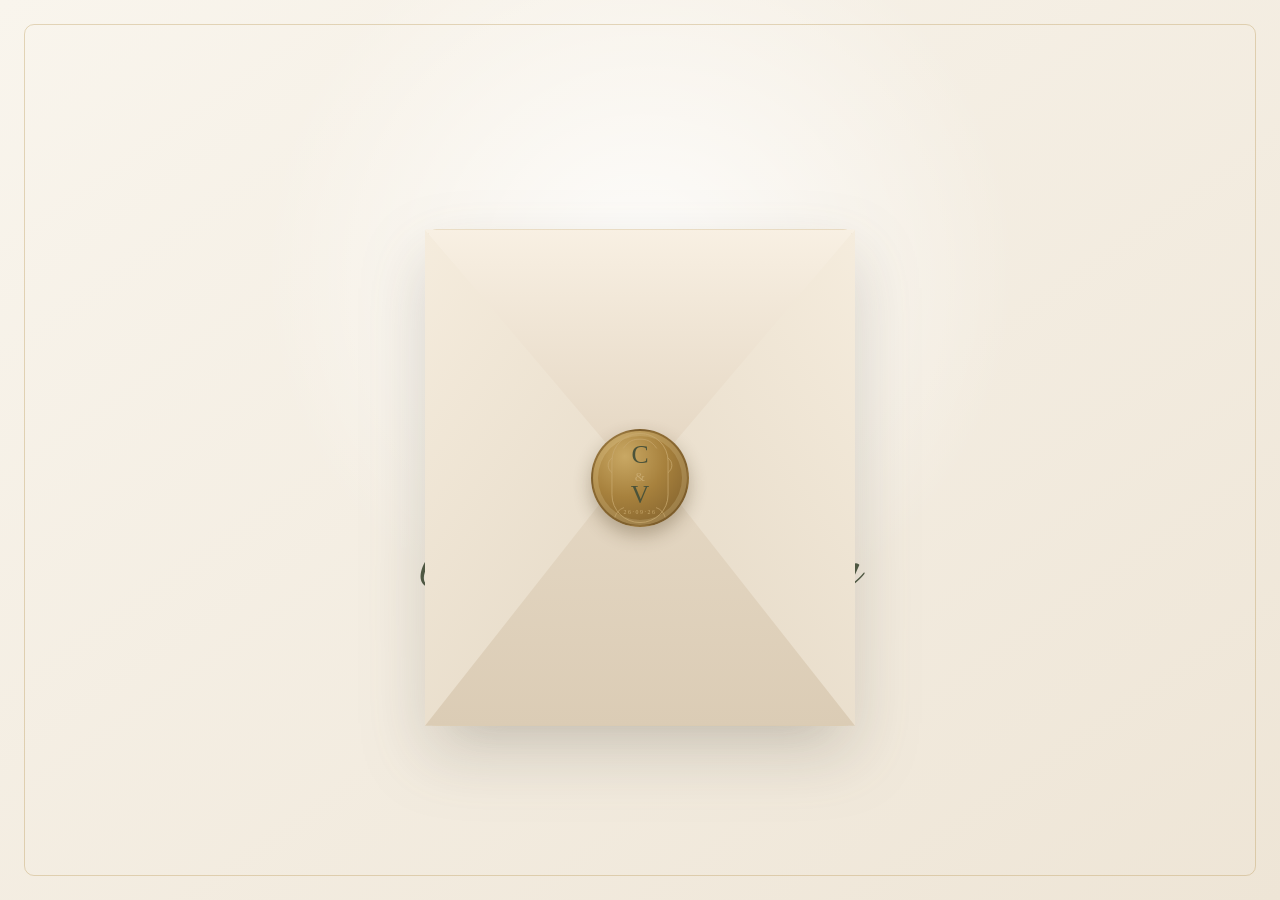
==== commit daa9bd0d: "invitacion" ====
--- a/index.html
+++ b/index.html
@@ -3,11 +3,34 @@
 <head>
     <meta charset="UTF-8">
     <meta name="viewport" content="width=device-width, initial-scale=1.0">
-    <title>César & Vianey</title>
-
-    <link rel="preconnect" href="https://fonts.googleapis.com">
-    <link rel="preconnect" href="https://fonts.gstatic.com" crossorigin>
-    <link href="https://fonts.googleapis.com/css2?family=Cormorant+Garamond:wght@400;500;600;700&family=Montserrat:wght@300;400;500&display=swap" rel="stylesheet">
+    <title>César & Vianey | Nuestra Boda</title>
+
+    <meta name="description" content="Acompáñanos a celebrar nuestra boda el 26 de septiembre de 2026 en Casa San Ángel.">
+    <link rel="canonical" href="https://bcv2026.netlify.app/">
+
+    <!-- Vista previa al compartir en WhatsApp, Messenger, Facebook y Telegram -->
+    <meta property="og:locale" content="es_MX">
+    <meta property="og:type" content="website">
+    <meta property="og:site_name" content="Boda César &amp; Vianey">
+    <meta property="og:title" content="César &amp; Vianey | Nuestra Boda">
+    <meta property="og:description" content="26 de septiembre de 2026 · Casa San Ángel">
+    <meta property="og:url" content="https://bcv2026.netlify.app/">
+    <meta property="og:image" content="https://bcv2026.netlify.app/assets/images/og-preview.jpg?v=1">
+    <meta property="og:image:secure_url" content="https://bcv2026.netlify.app/assets/images/og-preview.jpg?v=1">
+    <meta property="og:image:type" content="image/jpeg">
+    <meta property="og:image:width" content="1200">
+    <meta property="og:image:height" content="630">
+    <meta property="og:image:alt" content="Invitación de boda de César y Vianey">
+
+    <meta name="twitter:card" content="summary_large_image">
+    <meta name="twitter:title" content="César &amp; Vianey | Nuestra Boda">
+    <meta name="twitter:description" content="26 de septiembre de 2026 · Casa San Ángel">
+    <meta name="twitter:image" content="https://bcv2026.netlify.app/assets/images/og-preview.jpg?v=1">
+
+   <link rel="preconnect" href="https://fonts.googleapis.com">
+<link rel="preconnect" href="https://fonts.gstatic.com" crossorigin>
+
+<link href="https://fonts.googleapis.com/css2?family=Allura&family=Cormorant+Garamond:wght@400;500;600;700&family=Lora:wght@400;500;600;700&display=swap" rel="stylesheet">
 
     <link rel="stylesheet" href="css/variables.css">
     <link rel="stylesheet" href="css/base.css">
@@ -66,7 +89,7 @@
                 <span></span>
             </div>
 
-            <h2 class="welcome-heading">Bienvenidos</h2>
+            <h1 class="welcome-heading">Bienvenidos</h1>
             <p class="welcome-subtitle">A nuestra boda</p>
 
             <figure class="welcome-photo-frame">
@@ -100,9 +123,9 @@
             <h2>Con la bendición de nuestras madres</h2>
             <div class="ceremonial-divider" aria-hidden="true">❧</div>
             <div class="family-names">
-                <p>María Guadalupe Silva Macías</p>
+                <p>María de la Luz Guzmán Villanueva</p>
                 <span>&amp;</span>
-                <p>María de la Luz Guzmán Villanueva</p>
+                <p>Lorena Silva Macias</p>
             </div>
         </div>
     </section>
@@ -114,18 +137,20 @@
     <section class="wedding-party section-beige">
         <div class="section-inner wide">
             <p class="eyebrow">Cortejo</p>
-            <h2>Nuestros acompañantes</h2>
+            <article class="party-group maid-of-honor-card">
+                <h3>Dama de Honor</h3>
+                <p>Mary Betancourt</p>
+            </article>
             <div class="party-grid">
                 <article class="party-group">
-                    <h3>Damas de honor</h3>
-                    <p>Mary Betancourt</p>
+                    <h3>Damas</h3>
                     <p>Nancy Colmenero</p>
                     <p>Ivette Silva</p>
                     <p>Ana E. Hernández</p>
                 </article>
                 <div class="party-separator" aria-hidden="true">❧</div>
                 <article class="party-group">
-                    <h3>Caballeros de honor</h3>
+                    <h3>Caballeros</h3>
                     <p>Marcos Colesio</p>
                     <p>Luis M. Colesio</p>
                     <p>Edgar D. Colesio</p>
@@ -181,22 +206,22 @@
                 <img src="assets/icons/gallery.svg" alt="">
             </div>
 
-            <p class="eyebrow">Nuestros momentos</p>
-            <h2>Nuestra historia en imágenes</h2>
-            <p class="gallery-intro">Cada fotografía guarda un instante que nos acercó a este día.</p>
+           
             <div class="welcome-heart" aria-hidden="true"><span></span>♡<span></span></div>
-
-            <div class="editorial-gallery masonry-gallery">
-                <figure class="gallery-item"><img src="assets/images/gallery/gallery-01.jpg" class="photo" alt="César y Vianey bajo los arcos" loading="eager" fetchpriority="high"></figure>
-                <figure class="gallery-item"><img src="assets/images/gallery/gallery-04.jpg" class="photo" alt="César y Vianey en el balcón" loading="lazy"></figure>
-                <figure class="gallery-item"><img src="assets/images/gallery/gallery-02.jpg" class="photo" alt="César y Vianey en las escaleras" loading="lazy"></figure>
-                <figure class="gallery-item"><img src="assets/images/gallery/gallery-06.jpg" class="photo" alt="Detalle romántico de César y Vianey" loading="lazy"></figure>
-                <figure class="gallery-item"><img src="assets/images/gallery/gallery-03.jpg" class="photo" alt="Retrato de César y Vianey" loading="lazy"></figure>
-                <figure class="gallery-item"><img src="assets/images/gallery/gallery-08.jpg" class="photo" alt="Momento de la sesión de César y Vianey" loading="lazy"></figure>
-                <figure class="gallery-item"><img src="assets/images/gallery/gallery-05.jpg" class="photo" alt="Primer plano de César y Vianey" loading="lazy"></figure>
-                <figure class="gallery-item"><img src="assets/images/gallery/gallery-09.jpg" class="photo" alt="César y Vianey compartiendo un momento" loading="lazy"></figure>
-                <figure class="gallery-item"><img src="assets/images/gallery/gallery-07.jpg" class="photo" alt="Detalle de las manos y el anillo" loading="lazy"></figure>
-                <figure class="gallery-item"><img src="assets/images/gallery/gallery-10.jpg" class="photo" alt="Cierre de la sesión de César y Vianey" loading="lazy"></figure>
+            <div class="wedding-carousel" id="weddingCarousel" aria-label="Galería de fotografías de César y Vianey">
+                <div class="carousel-viewport">
+                    <div class="carousel-track">
+                        <figure class="carousel-slide is-active"><img src="assets/images/gallery-final/foto-01.jpg" alt="César y Vianey durante su sesión fotográfica" loading="eager" fetchpriority="high"></figure>
+                        <figure class="carousel-slide"><img src="assets/images/gallery-final/foto-02.jpg" alt="César y Vianey compartiendo un momento especial" loading="lazy"></figure>
+                        <figure class="carousel-slide"><img src="assets/images/gallery-final/foto-03.jpg" alt="Retrato de César y Vianey" loading="lazy"></figure>
+                        <figure class="carousel-slide"><img src="assets/images/gallery-final/foto-04.jpg" alt="César y Vianey juntos" loading="lazy"></figure>
+                        <figure class="carousel-slide"><img src="assets/images/gallery-final/foto-05.jpg" alt="Momento romántico de César y Vianey" loading="lazy"></figure>
+                        <figure class="carousel-slide"><img src="assets/images/gallery-final/foto-06.jpg" alt="César y Vianey en su sesión fotográfica" loading="lazy"></figure>
+                    </div>
+                    <button class="carousel-button carousel-prev" type="button" aria-label="Fotografía anterior">‹</button>
+                    <button class="carousel-button carousel-next" type="button" aria-label="Fotografía siguiente">›</button>
+                </div>
+                <div class="carousel-dots" aria-label="Seleccionar fotografía"></div>
             </div>
         </div>
     </section>
@@ -215,14 +240,14 @@
 
             <div class="premium-timeline">
 
-                <article class="timeline-step">
-                    <div class="timeline-marker">
-                        <img src="assets/icons/timeline-ceremony.svg" alt="">
-                    </div>
-
-                    <div class="timeline-content">
-                        <span class="timeline-time">7:00 PM</span>
-                        <h3>Ceremonia</h3>
+                <article id="ceremonyStep" class="timeline-step">
+    <div class="timeline-marker">
+        <img src="assets/icons/timeline-ceremony.svg" alt="">
+    </div>
+
+    <div class="timeline-content">
+        <span class="timeline-time">7:00 PM</span>
+        <h3>Ceremonia</h3>
                         <p>El momento en que comenzará nuestra nueva historia.</p>
                     </div>
                 </article>
@@ -235,7 +260,7 @@
                     <div class="timeline-content">
                         <span class="timeline-time">8:00 PM</span>
                         <h3>Recepción</h3>
-                        <p>Brindaremos juntos por el amor y por este día inolvidable.</p>
+                        <p>Brindaremos juntos por este día inolvidable.</p>
                     </div>
                 </article>
 
@@ -360,6 +385,7 @@
             <p class="eyebrow">Confirmación</p>
             <h2>¿Nos acompañas?</h2>
             <p>Nos encantaría contar con tu presencia en este día tan especial.</p>
+            <p class="rsvp-deadline">Agradecemos confirmar tu asistencia antes del <strong>1 de septiembre de 2026</strong>.</p>
 
             <div class="rsvp-box">
                 <h3 id="guestName">Invitado especial</h3>
@@ -388,15 +414,15 @@
 
             <div class="hashtag-card">
                 <small>Nuestro hashtag oficial</small>
-                <strong id="weddingHashtag">#BodaCesarVianey2026</strong>
+                <strong id="weddingHashtag">#BodaCesarVianey26</strong>
                 <button id="copyHashtag" class="memory-button secondary-light" type="button">Copiar hashtag</button>
                 <span id="copyHashtagMessage" class="copy-message" aria-live="polite"></span>
             </div>
 
-            <a id="uploadPhotosButton" class="memory-button upload-disabled" href="#" aria-disabled="true">
-                Subir fotos · Próximamente
+            <a id="uploadPhotosButton" class="memory-button" href="https://www.dropbox.com/request/rqq43mxjyzpseo2dskch" target="_blank" rel="noopener">
+                Subir fotos
             </a>
-            <p class="upload-note">El botón quedará activo en cuanto conectemos el servicio de fotografías.</p>
+            <p class="upload-note">Puedes compartir fotografías y videos sin crear una cuenta de Dropbox.</p>
         </div>
     </section>
 
@@ -434,7 +460,5 @@
 <script src="data/invitados.js"></script>
 <script src="js/main.js"></script>
 <script src="js/laurel-splash.js"></script>
-<script src="js/final-medallion.js"></script>
-
 </body>
 </html>
--- a/css/variables.css
+++ b/css/variables.css
@@ -9,6 +9,8 @@
     --white:#ffffff;
     --line:rgba(184,148,82,.35);
     --shadow-soft:0 18px 45px rgba(74,68,61,.12);
-    --font-title:'Cormorant Garamond',serif;
-    --font-text:'Montserrat',sans-serif;
-}
+
+    /* Tipografías */
+    --font-title:'Allura', cursive;
+    --font-text:'Lora', serif;
+}
--- a/css/sections.css
+++ b/css/sections.css
@@ -1522,3 +1522,44 @@
         margin-bottom:6px;
     }
 }
+
+
+/* Tarjeta principal de la dama de honor */
+.maid-of-honor-card{
+    width:min(100%,560px);
+    margin:38px auto 0;
+    padding:34px 28px;
+    border-color:rgba(200,169,110,.55);
+    background:rgba(255,255,255,.78);
+}
+.maid-of-honor-card h3{margin-bottom:12px;}
+.maid-of-honor-card p{font-size:clamp(25px,4vw,32px);}
+.rsvp-deadline{
+    margin-top:14px;
+    color:var(--olive-dark);
+    font-size:15px;
+}
+.rsvp-deadline strong{font-weight:600;}
+#guestTable{
+    margin:18px auto 4px;
+    padding:14px 18px;
+    border:1px solid rgba(200,169,110,.35);
+    background:rgba(255,255,255,.55);
+    color:var(--olive-dark);
+    font-family:var(--font-title);
+    font-size:20px;
+}
+
+/* Carrusel fotográfico */
+.wedding-carousel{width:min(100%,760px);margin:34px auto 0;}
+.carousel-viewport{position:relative;overflow:hidden;border:6px solid rgba(255,253,248,.96);background:#eee8dd;box-shadow:0 18px 45px rgba(71,65,59,.18);}
+.carousel-track{display:flex;transition:transform .55s cubic-bezier(.22,.61,.36,1);will-change:transform;}
+.carousel-slide{flex:0 0 100%;margin:0;height:520px;display:flex;align-items:center;justify-content:center;overflow:hidden;background:#e9e3d7;}
+.carousel-slide img{width:100%;height:100%;display:block;object-fit:contain;object-position:center;cursor:zoom-in;}
+.carousel-button{position:absolute;top:50%;z-index:2;width:46px;height:46px;border:1px solid rgba(255,255,255,.7);border-radius:50%;background:rgba(45,52,40,.48);color:#fff;font-family:Georgia,serif;font-size:34px;line-height:1;transform:translateY(-50%);cursor:pointer;backdrop-filter:blur(4px);}
+.carousel-prev{left:14px}.carousel-next{right:14px}
+.carousel-dots{display:flex;justify-content:center;gap:9px;margin-top:18px;}
+.carousel-dot{width:9px;height:9px;padding:0;border:1px solid var(--gold);border-radius:50%;background:transparent;cursor:pointer;transition:transform .25s ease,background .25s ease;}
+.carousel-dot.is-active{background:var(--gold);transform:scale(1.25);}
+@media (min-width:800px){.carousel-button{opacity:.72;transition:opacity .25s ease}.carousel-viewport:hover .carousel-button{opacity:1}}
+@media (max-width:640px){.party-grid{grid-template-columns:1fr;gap:18px}.party-separator{transform:rotate(90deg);margin:0 auto}.carousel-button{width:40px;height:40px;font-size:30px}.carousel-prev{left:8px}.carousel-next{right:8px}.carousel-slide{height:420px}}
